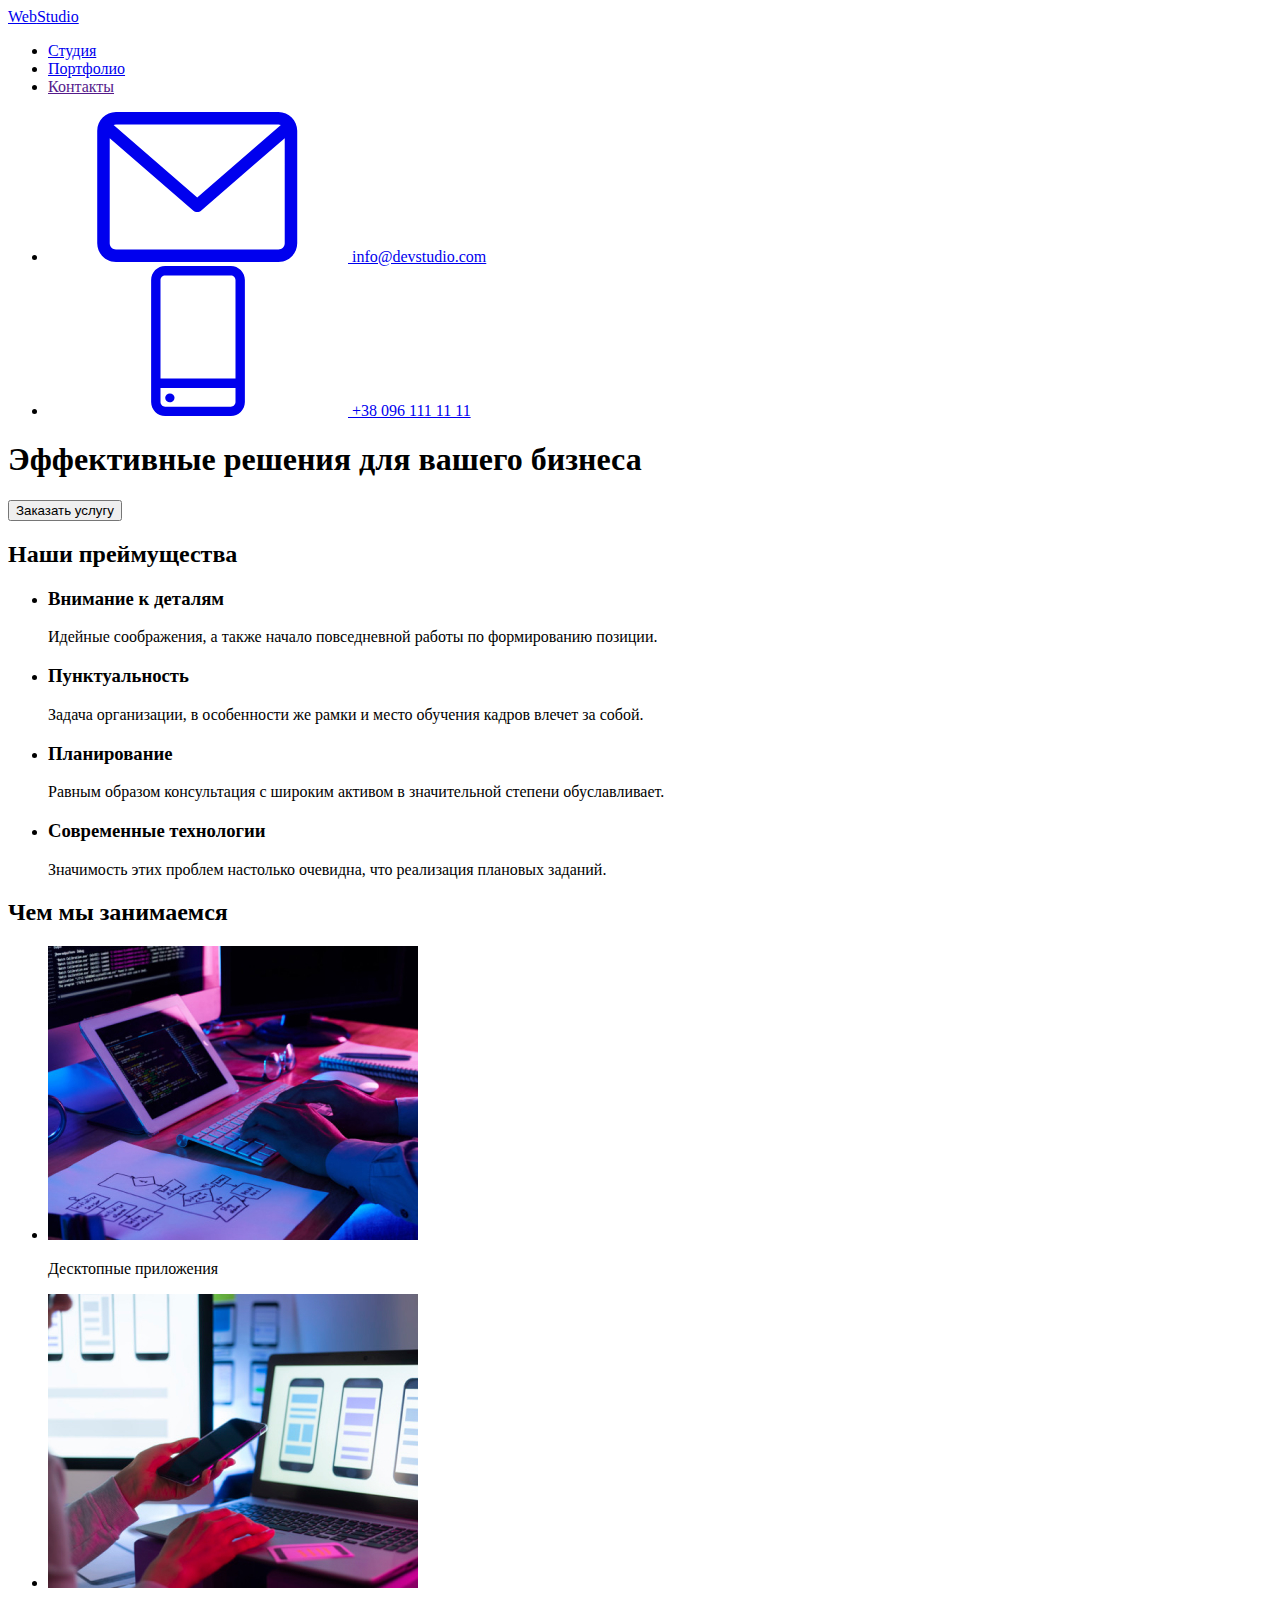
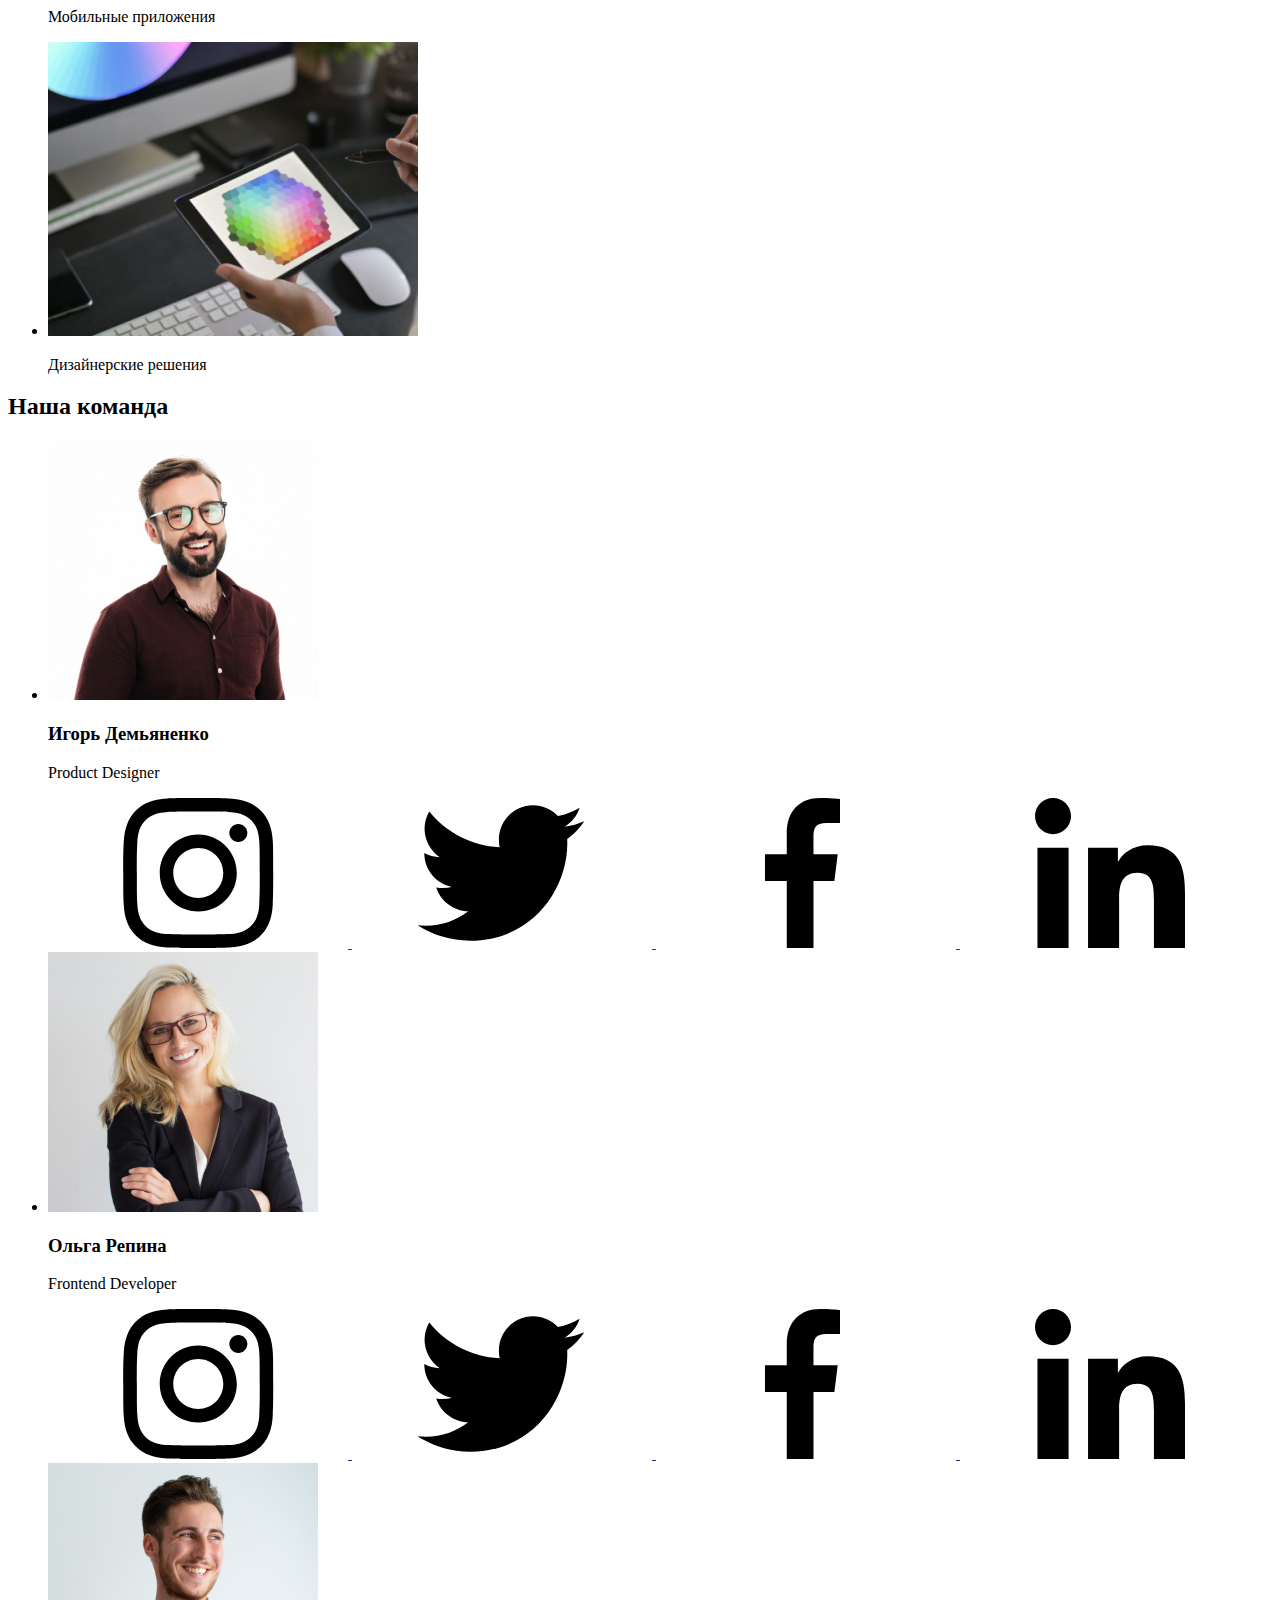
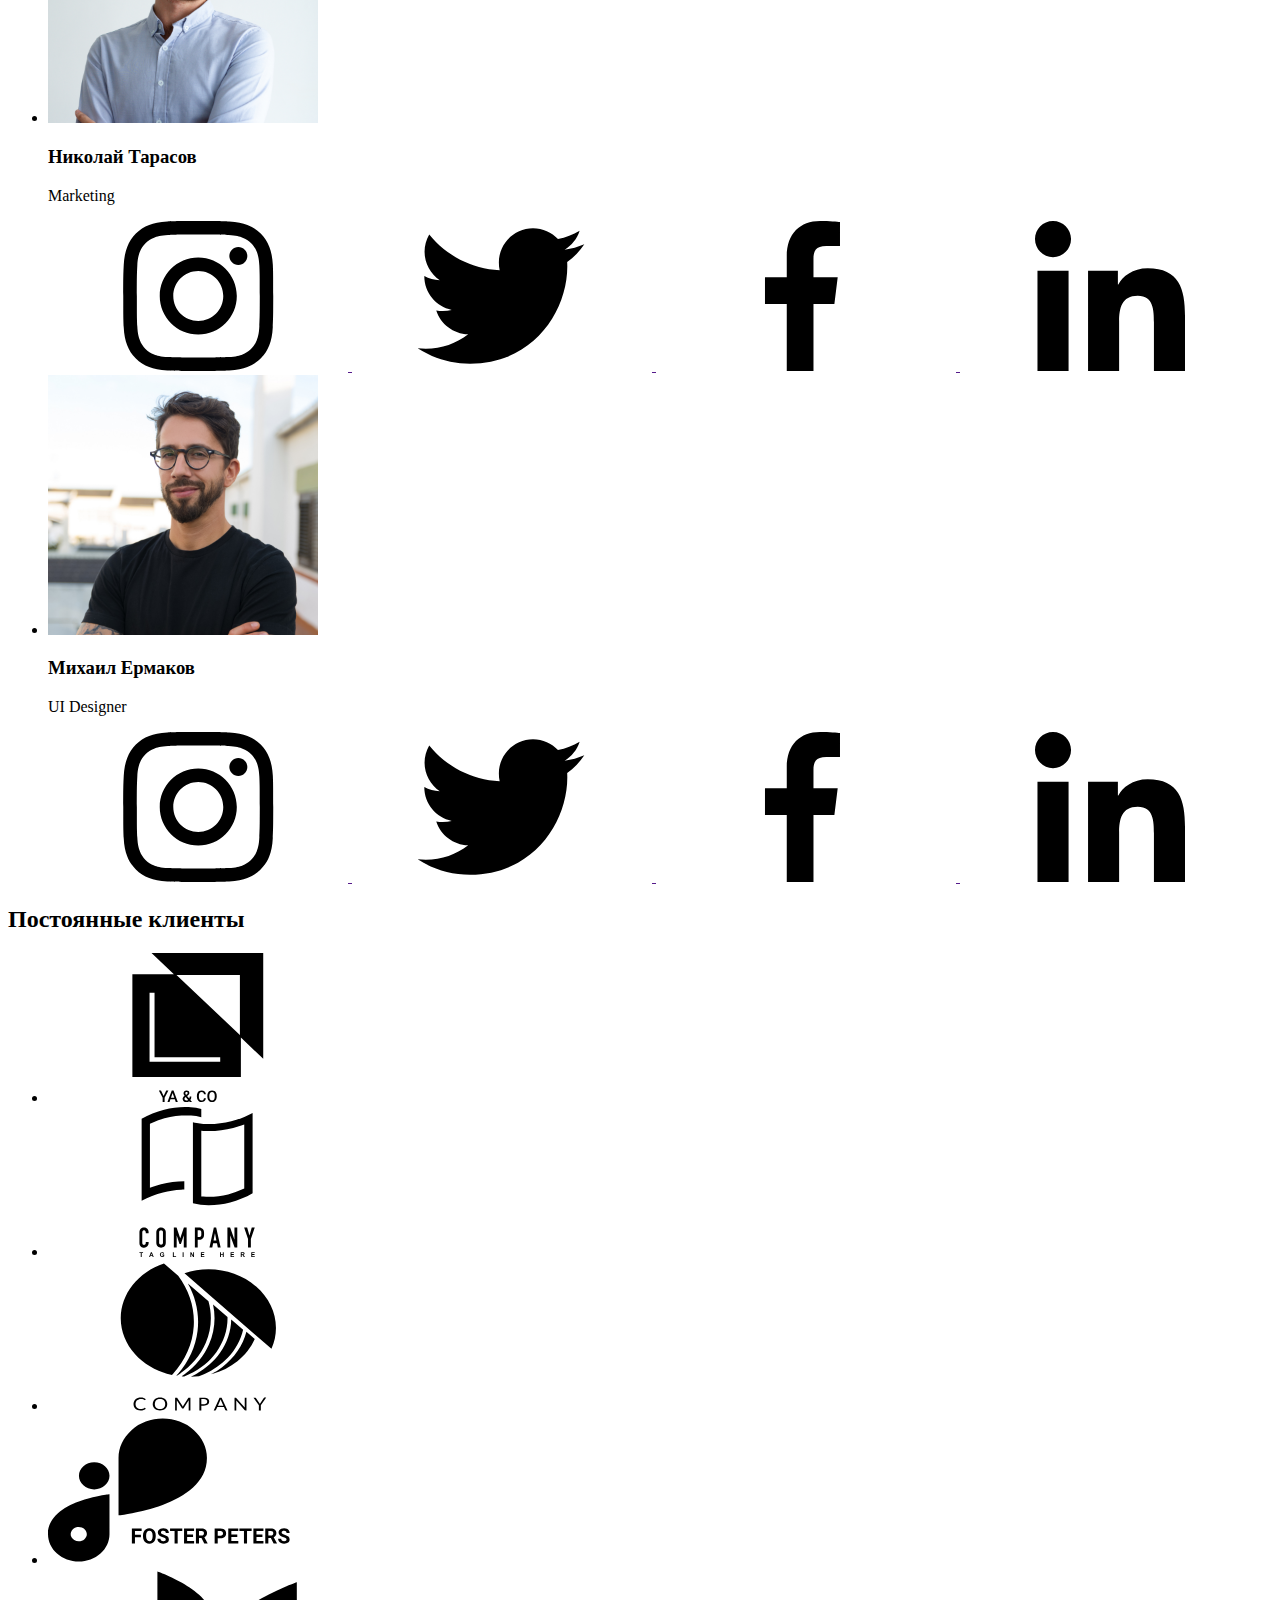
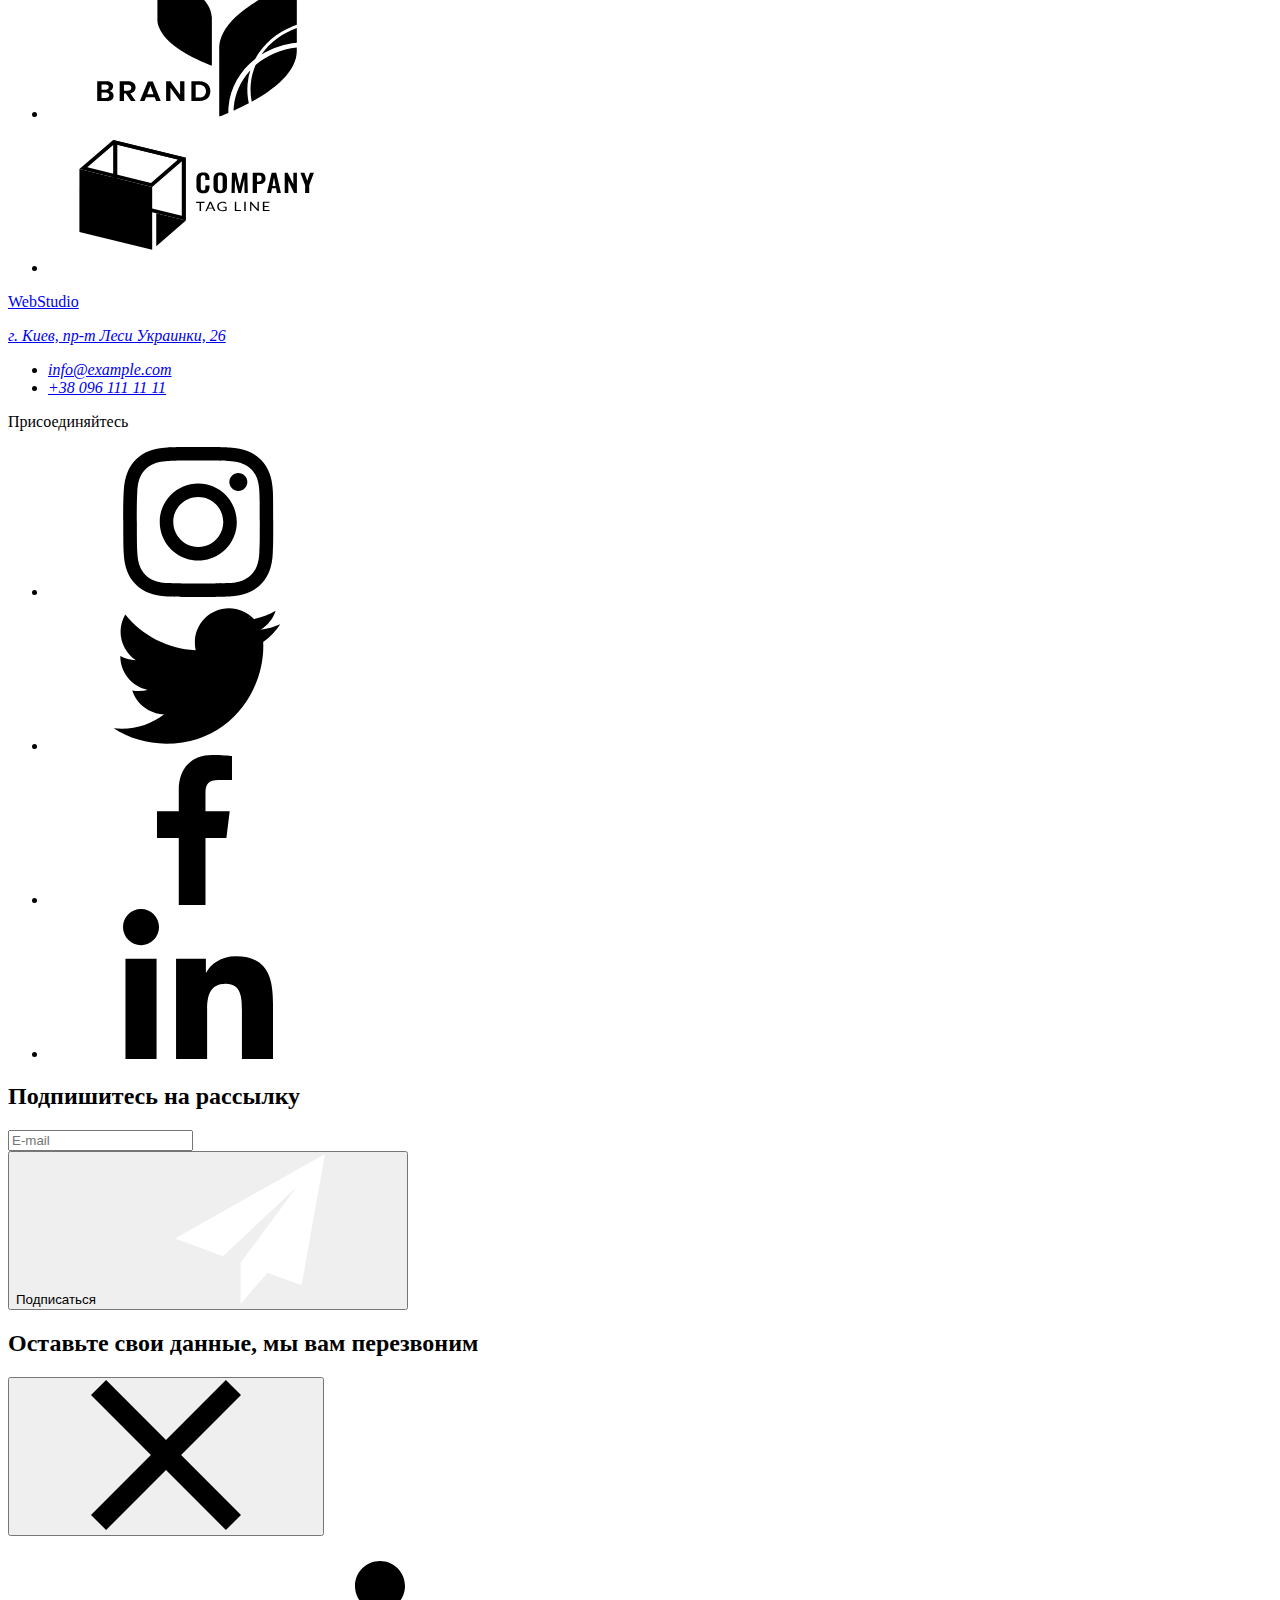
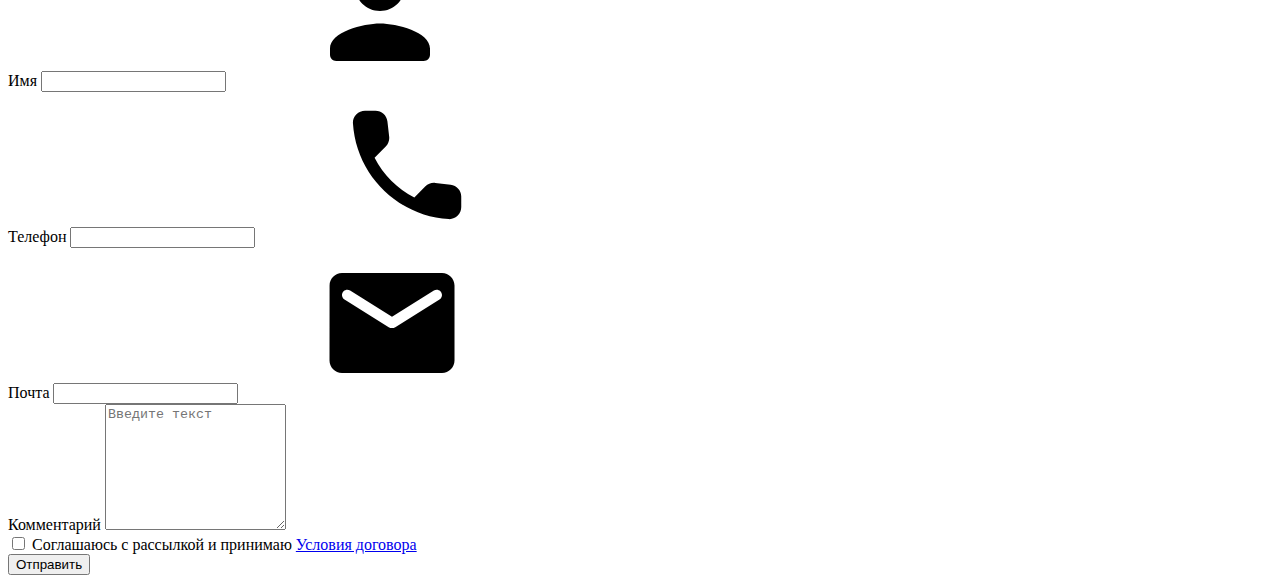
==== index.html @ f250ab78 "add 7 hw (BEM and SCSS )" ====
<!DOCTYPE html>
<html lang="ru">
  <head>
    <meta charset="UTF-8" />
    <meta http-equiv="X-UA-Compatible" content="IE=edge" />
    <meta name="viewport" content="width=device-width, initial-scale=1.0" />
    <title>Студия</title>
    <link rel="stylesheet" href="./dist/css/main.min.css" />
    <style>
      @import url('https://fonts.googleapis.com/css2?family=Raleway:wght@700&family=Roboto:wght@400;500;700;900&display=swap');
    </style>
  </head>

  <body class="page-body">
    <header class="page-header">
      <div class="container">
        <div class="site-nav__group">
          <nav class="site-nav">
            <a href="./index.html" class="site-nav__logo"
              ><span class="site-nav__logo-span">Web</span>Studio</a
            >
            <ul class="site-nav__list">
              <li class="site-nav__item">
                <a href="./index.html" class="site-nav__link site-nav__link-active">Студия</a>
              </li>
              <li class="site-nav__item">
                <a href="./portfolio.html" class="site-nav__link">Портфолио</a>
              </li>
              <li class="site-nav__item">
                <a href="" class="site-nav__link">Контакты</a>
              </li>
            </ul>
          </nav>

          <ul class="list-contacts">
            <li class="list-contacts__item">
              <a href="mailto:info@devstudio.com" class="list-contacts__link">
                <svg class="list-contacts__icon">
                  <use href="./images/icons/symbol-defs.svg#icon-envelope"></use>
                </svg>
                info@devstudio.com</a
              >
            </li>
            <li class="list-contacts__item">
              <a href="tel:+380961111111" class="list-contacts__link">
                <svg class="list-contacts__icon">
                  <use href="./images/icons/symbol-defs.svg#icon-smartphone"></use>
                </svg>
                +38 096 111 11 11</a
              >
            </li>
          </ul>
        </div>
      </div>
    </header>

    <main>
      <section class="hero-section">
        <h1 class="hero-section__title">Эффективные решения для вашего бизнеса</h1>
        <button type="button" class="hero-section__button" data-modal-open>Заказать услугу</button>
      </section>
      <section class="advantage-section container">
        <h2 class="visualy-hidden">Наши преймущества</h2>
        <ul class="advantage container">
          <li class="advantage-items advantage-items__icon-satellite">
            <h3 class="advantage-items__title">Внимание к деталям</h3>
            <p class="advantage-items__description">
              Идейные соображения, а также начало повседневной работы по формированию позиции.
            </p>
          </li>
          <li class="advantage-items advantage-items__icon-watch">
            <h3 class="advantage-items__title">Пунктуальность</h3>
            <p class="advantage-items__description">
              Задача организации, в особенности же рамки и место обучения кадров влечет за собой.
            </p>
          </li>
          <li class="advantage-items advantage-items__icon-graffic">
            <h3 class="advantage-items__title">Планирование</h3>
            <p class="advantage-items__description">
              Равным образом консультация с широким активом в значительной степени обуславливает.
            </p>
          </li>
          <li class="advantage-items advantage-items__icon-astronaut">
            <h3 class="advantage-items__title">Современные технологии</h3>
            <p class="advantage-items__description">
              Значимость этих проблем настолько очевидна, что реализация плановых заданий.
            </p>
          </li>
        </ul>
      </section>

      <section class="work-section">
        <div class="container">
          <h2 class="work-section__title">Чем мы занимаемся</h2>

          <ul class="work-gallery">
            <li class="work-gallery__items">
              <img src="./images/box-1.jpg" alt="Процесс написания кода" width="370" height="294" />
              <div class="">
                <p class="work-gallery__description">Десктопные приложения</p>
              </div>
            </li>

            <li class="work-gallery__items">
              <img
                src="./images/box-2.jpg"
                alt="в руках ноутбук и телефон"
                width="370"
                height="294"
              />
              <div class="">
                <p class="work-gallery__description">Мобильные приложения</p>
              </div>
            </li>
            <li class="work-gallery__items">
              <img src="./images/box-3.jpg" alt="графический планшет" width="370" height="294" />
              <div class="">
                <p class="work-gallery__description">Дизайнерские решения</p>
              </div>
            </li>
          </ul>
        </div>
      </section>

      <section class="team">
        <div class="container">
          <h2 class="team-title">Наша команда</h2>
          <ul class="team-card">
            <li class="team-card__items">
              <img src="./images/Igor.jpg" alt="Игорь" width="270" height="260" />
              <h3 class="team-card__name">Игорь Демьяненко</h3>
              <p class="team-card__description">Product Designer</p>
              <div class="team-items">
                <a class="team-items__link" href="">
                  <svg class="team-items__icons">
                    <use href="./images/icons/symbol-defs.svg#icon-instagram-2"></use>
                  </svg>
                </a>
                <a class="team-items__link" href="">
                  <svg class="team-items__icons">
                    <use href="./images/icons/symbol-defs.svg#icon-group"></use>
                  </svg> </a
                ><a class="team-items__link" href="">
                  <svg class="team-items__icons">
                    <use href="./images/icons/symbol-defs.svg#icon-vector"></use>
                  </svg> </a
                ><a class="team-items__link" href="">
                  <svg class="team-items__icons">
                    <use href="./images/icons/symbol-defs.svg#icon-linkedin-1"></use>
                  </svg>
                </a>
              </div>
            </li>
            <li class="team-card__items">
              <img src="./images/Olga.jpg" alt="Ольга" width="270" height="260" />
              <h3 class="team-card__name">Ольга Репина</h3>
              <p class="team-card__description">Frontend Developer</p>
              <div class="team-items">
                <a class="team-items__link" href="">
                  <svg class="team-items__icons">
                    <use href="./images/icons/symbol-defs.svg#icon-instagram-2"></use>
                  </svg>
                </a>
                <a class="team-items__link" href="">
                  <svg class="team-items__icons">
                    <use href="./images/icons/symbol-defs.svg#icon-group"></use>
                  </svg> </a
                ><a class="team-items__link" href="">
                  <svg class="team-items__icons">
                    <use href="./images/icons/symbol-defs.svg#icon-vector"></use>
                  </svg> </a
                ><a class="team-items__link" href="">
                  <svg class="team-items__icons">
                    <use href="./images/icons/symbol-defs.svg#icon-linkedin-1"></use>
                  </svg>
                </a>
              </div>
            </li>
            <li class="team-card__items">
              <img src="./images/Nikolai.jpg" alt="Николай" width="270" height="260" />
              <h3 class="team-card__name">Николай Тарасов</h3>
              <p class="team-card__description">Marketing</p>
              <div class="team-items">
                <a class="team-items__link" href="">
                  <svg class="team-items__icons">
                    <use href="./images/icons/symbol-defs.svg#icon-instagram-2"></use>
                  </svg>
                </a>
                <a class="team-items__link" href="">
                  <svg class="team-items__icons">
                    <use href="./images/icons/symbol-defs.svg#icon-group"></use>
                  </svg> </a
                ><a class="team-items__link" href="">
                  <svg class="team-items__icons">
                    <use href="./images/icons/symbol-defs.svg#icon-vector"></use>
                  </svg> </a
                ><a class="team-items__link" href="">
                  <svg class="team-items__icons">
                    <use href="./images/icons/symbol-defs.svg#icon-linkedin-1"></use>
                  </svg>
                </a>
              </div>
            </li>
            <li class="team-card__items">
              <img src="./images/Mihail.jpg" alt="Михаил" width="270" height="260" />
              <h3 class="team-card__name">Михаил Ермаков</h3>
              <p class="team-card__description">UI Designer</p>
              <div class="team-items">
                <a class="team-items__link" href="">
                  <svg class="team-items__icons">
                    <use href="./images/icons/symbol-defs.svg#icon-instagram-2"></use>
                  </svg>
                </a>
                <a class="team-items__link" href="">
                  <svg class="team-items__icons">
                    <use href="./images/icons/symbol-defs.svg#icon-group"></use>
                  </svg> </a
                ><a class="team-items__link" href="">
                  <svg class="team-items__icons">
                    <use href="./images/icons/symbol-defs.svg#icon-vector"></use>
                  </svg> </a
                ><a class="team-items__link" href="">
                  <svg class="team-items__icons">
                    <use href="./images/icons/symbol-defs.svg#icon-linkedin-1"></use>
                  </svg>
                </a>
              </div>
            </li>
          </ul>
        </div>
      </section>

      <div class="container">
        <section class="clients">
          <h2 class="clients-title">Постоянные клиенты</h2>
          <ul class="clients-list">
            <li class="clients-item">
              <a href="">
                <svg class="clients-item__icon">
                  <use
                    class="clients-item__icon-color"
                    href="./images/icons/symbol-defs.svg#icon-union"
                  ></use>
                </svg>
              </a>
            </li>
            <li class="clients-item">
              <a href="">
                <svg class="clients-item__icon">
                  <use
                    class="clients-item__icon-color"
                    href="./images/icons/symbol-defs.svg#icon-group1"
                  ></use>
                </svg>
              </a>
            </li>
            <li class="clients-item">
              <a href="">
                <svg class="clients-item__icon">
                  <use
                    class="clients-item__icon-color"
                    href="./images/icons/symbol-defs.svg#icon-group3"
                  ></use>
                </svg>
              </a>
            </li>
            <li class="clients-item">
              <a href="">
                <svg class="clients-item__icon">
                  <use
                    class="clients-item__icon-color"
                    href="./images/icons/symbol-defs.svg#icon-group4"
                  ></use>
                </svg>
              </a>
            </li>
            <li class="clients-item">
              <a href="">
                <svg class="clients-item__icon">
                  <use
                    class="clients-item__icon-color"
                    href="./images/icons/symbol-defs.svg#icon-group5"
                  ></use>
                </svg>
              </a>
            </li>
            <li class="clients-item">
              <a href="">
                <svg class="clients-item__icon">
                  <use
                    class="clients-item__icon-color"
                    href="./images/icons/symbol-defs.svg#icon-logo6"
                  ></use>
                </svg>
              </a>
            </li>
          </ul>
        </section>
      </div>
    </main>

    <footer class="footer-section">
      <div class="container footer-wrapper">
        <div class="section-adress">
          <a href="./index.html" class="footer-logo"
            >Web<span class="footer-logo__span">Studio</span></a
          >
          <address>
            <p class="footer-adress__item">
              <a href="https://goo.gl/maps/jg8yxFYKUGYRBdv56" class="footer-adress__location"
                >г. Киев, пр-т Леси Украинки, 26</a
              >
            </p>

            <ul class="footer-adress">
              <li class="footer-adress__item">
                <a href="mailto:info@example.com" class="footer-adress__contacts"
                  >info@example.com</a
                >
              </li>
              <li class="footer-adress__item">
                <a href="tel:+380961111111" class="footer-adress__contacts">+38 096 111 11 11</a>
              </li>
            </ul>
          </address>
        </div>
        <div>
          <p class="title-subscribe">Присоединяйтесь</p>
          <ul class="social-media">
            <li class="social-media__item">
              <a href="https://www.instagram.com/">
                <svg class="social-media__icon">
                  <use href="./images/icons/symbol-defs.svg#icon-instagram-2"></use>
                </svg>
              </a>
            </li>
            <li class="social-media__item">
              <a href="https://twitter.com/">
                <svg class="social-media__icon">
                  <use href="./images/icons/symbol-defs.svg#icon-group"></use>
                </svg>
              </a>
            </li>
            <li class="social-media__item">
              <a href="https://www.facebook.com/">
                <svg class="social-media__icon">
                  <use href="./images/icons/symbol-defs.svg#icon-vector"></use>
                </svg>
              </a>
            </li>
            <li class="social-media__item">
              <a href="https://www.linkedin.com/">
                <svg class="social-media__icon">
                  <use href="./images/icons/symbol-defs.svg#icon-linkedin-1"></use>
                </svg>
              </a>
            </li>
          </ul>
        </div>
        <form class="form-subscribe js-speaker-form">
          <div class="footer-form__item">
            <h2 class="title-subscribe">Подпишитесь на рассылку</h2>
            <input
              class="footer-form__subscribe"
              type="email"
              name="email"
              placeholder="E-mail"
              id="email"
            />
          </div>
          <div class="submit">
            <button type="submit" class="submit-button hero-section__button">
              Подписаться
              <svg class="submit-icon">
                <use href="./images/icons/symbol-defs.svg#icon-icon-send"></use>
              </svg>
            </button>
          </div>
        </form>
      </div>
    </footer>
    <div class="backdrop is-hidden" data-modal>
      <div class="modal">
        <form class="form-modal js-speaker-form">
          <h2 class="form-modal__title">Оставьте свои данные, мы вам перезвоним</h2>
          <button type="button" class="form-modal__button-exit" data-modal-close>
            <svg class="form-modal__icon-exit">
              <use href="./images/icons/symbol-defs.svg#icon-icon-exit"></use>
            </svg>
          </button>
          <div class="form-modal__group">
            <label class="form-modal__field-name" for="name">Имя</label>
            <input class="form-modal__input-field" type="text" id="name" />
            <span class="form-modal__item">
              <svg class="form-modal__icon">
                <use href="./images/icons/symbol-defs.svg#icon-person"></use>
              </svg>
            </span>
          </div>
          <div class="form-modal__group">
            <label class="form-modal__field-name" for="tel">Телефон</label>
            <input class="form-modal__input-field" type="tel" id="tel" />
            <span class="form-modal__item">
              <svg class="form-modal__icon">
                <use href="./images/icons/symbol-defs.svg#icon-phone"></use>
              </svg>
            </span>
          </div>
          <div class="form-modal__group">
            <label class="form-modal__field-name" for="form-email">Почта</label>
            <input class="form-modal__input-field" type="email" id="form-email" />
            <span class="form-modal__item">
              <svg class="form-modal__icon">
                <use href="./images/icons/symbol-defs.svg#icon-email"></use>
              </svg>
            </span>
          </div>
          <div class="form-modal__group">
            <label class="form-modal__field-name">Комментарий</label>
            <textarea
              class="form-modal__input-field feed-back"
              name="feedback"
              rows="8"
              placeholder="Введите текст"
            ></textarea>
          </div>
          <div class="form-modal">
            <label class="form-modal__agree-policy" for="policy">
              <input
                class="form-modal__agree-policy-checkbox"
                type="checkbox"
                name="policy"
                id="policy"
              />
              <span class="form-modal__agree-policy-name"> </span>
              Соглашаюсь с рассылкой и принимаю
              <span>
                <a class="form-modal__agree-policy-link" href="https://www.pornhub.com"
                  >Условия договора</a
                >
              </span>
            </label>
          </div>
          <div class="form-submit">
            <button class="form-submit__buttom hero-section__button" type="submit">
              Отправить
            </button>
          </div>
        </form>
      </div>
    </div>
    <script src="./modal.js"></script>
  </body>
</html>
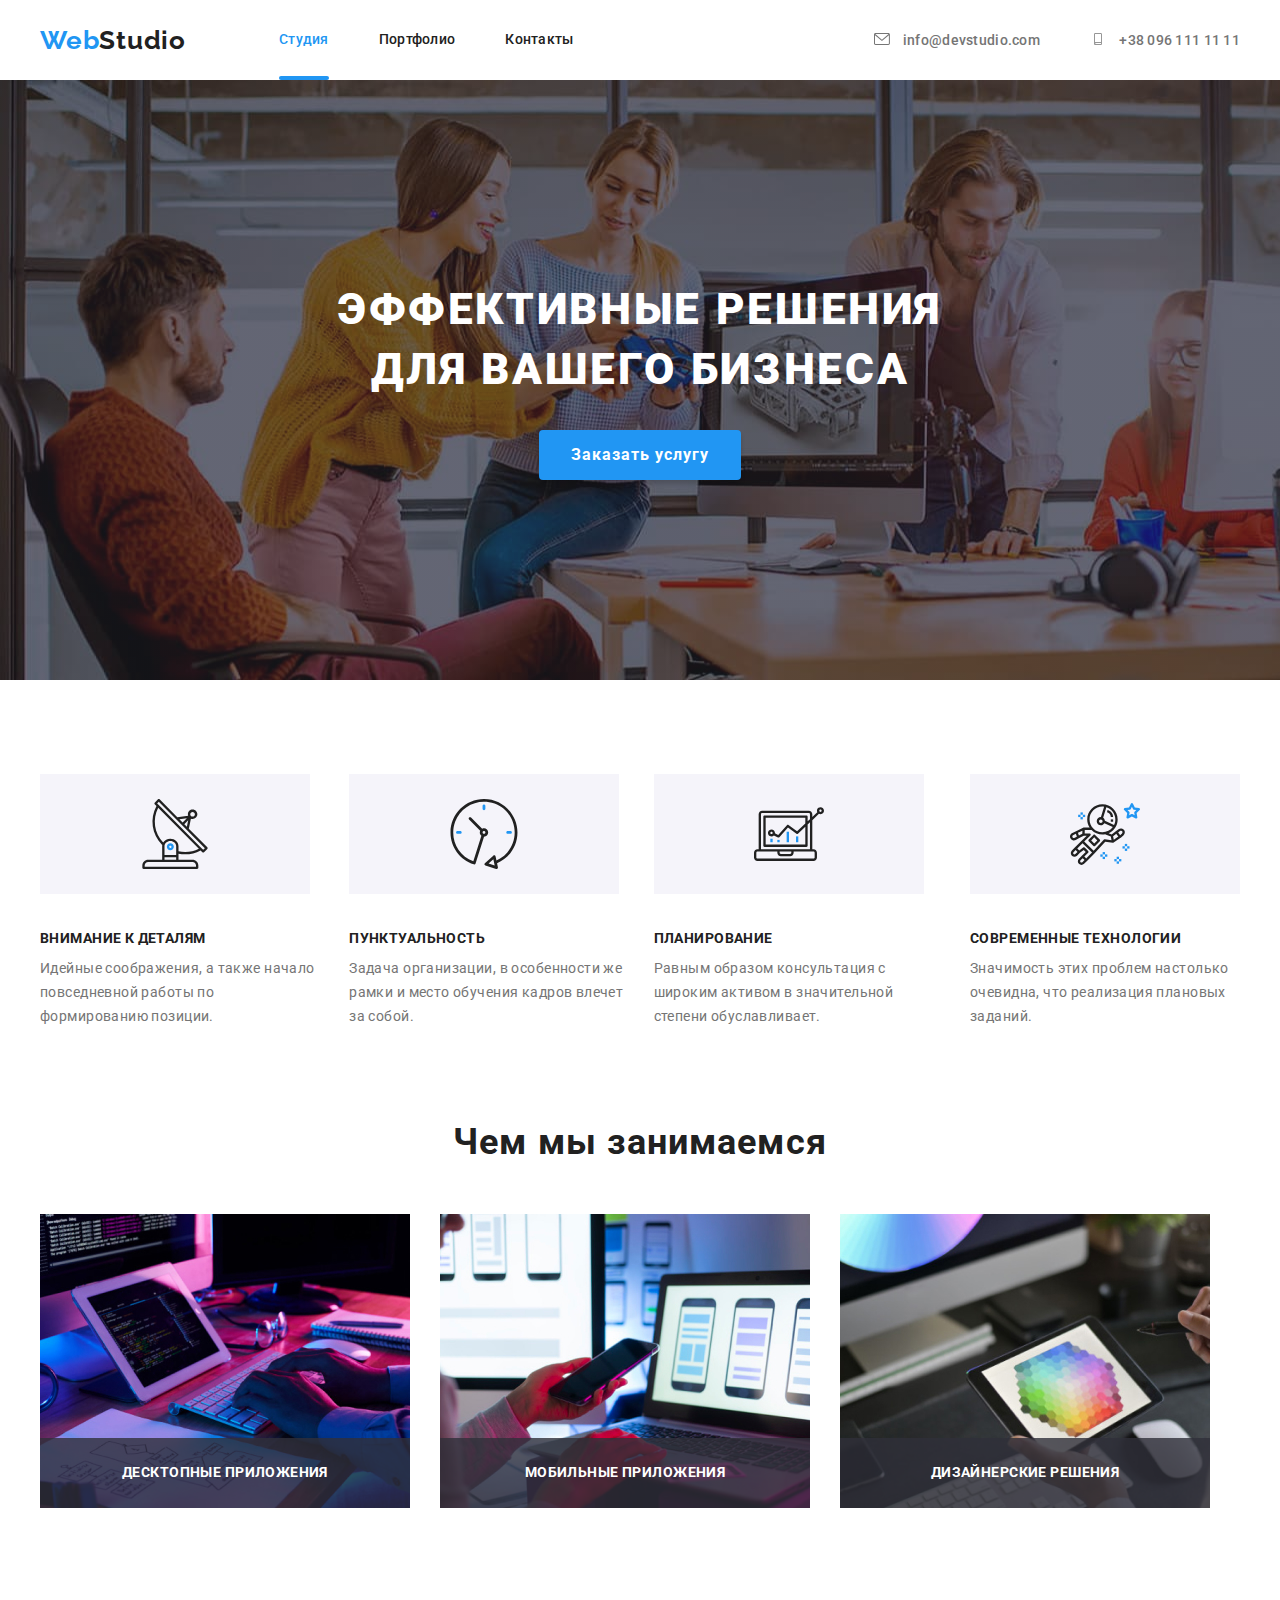
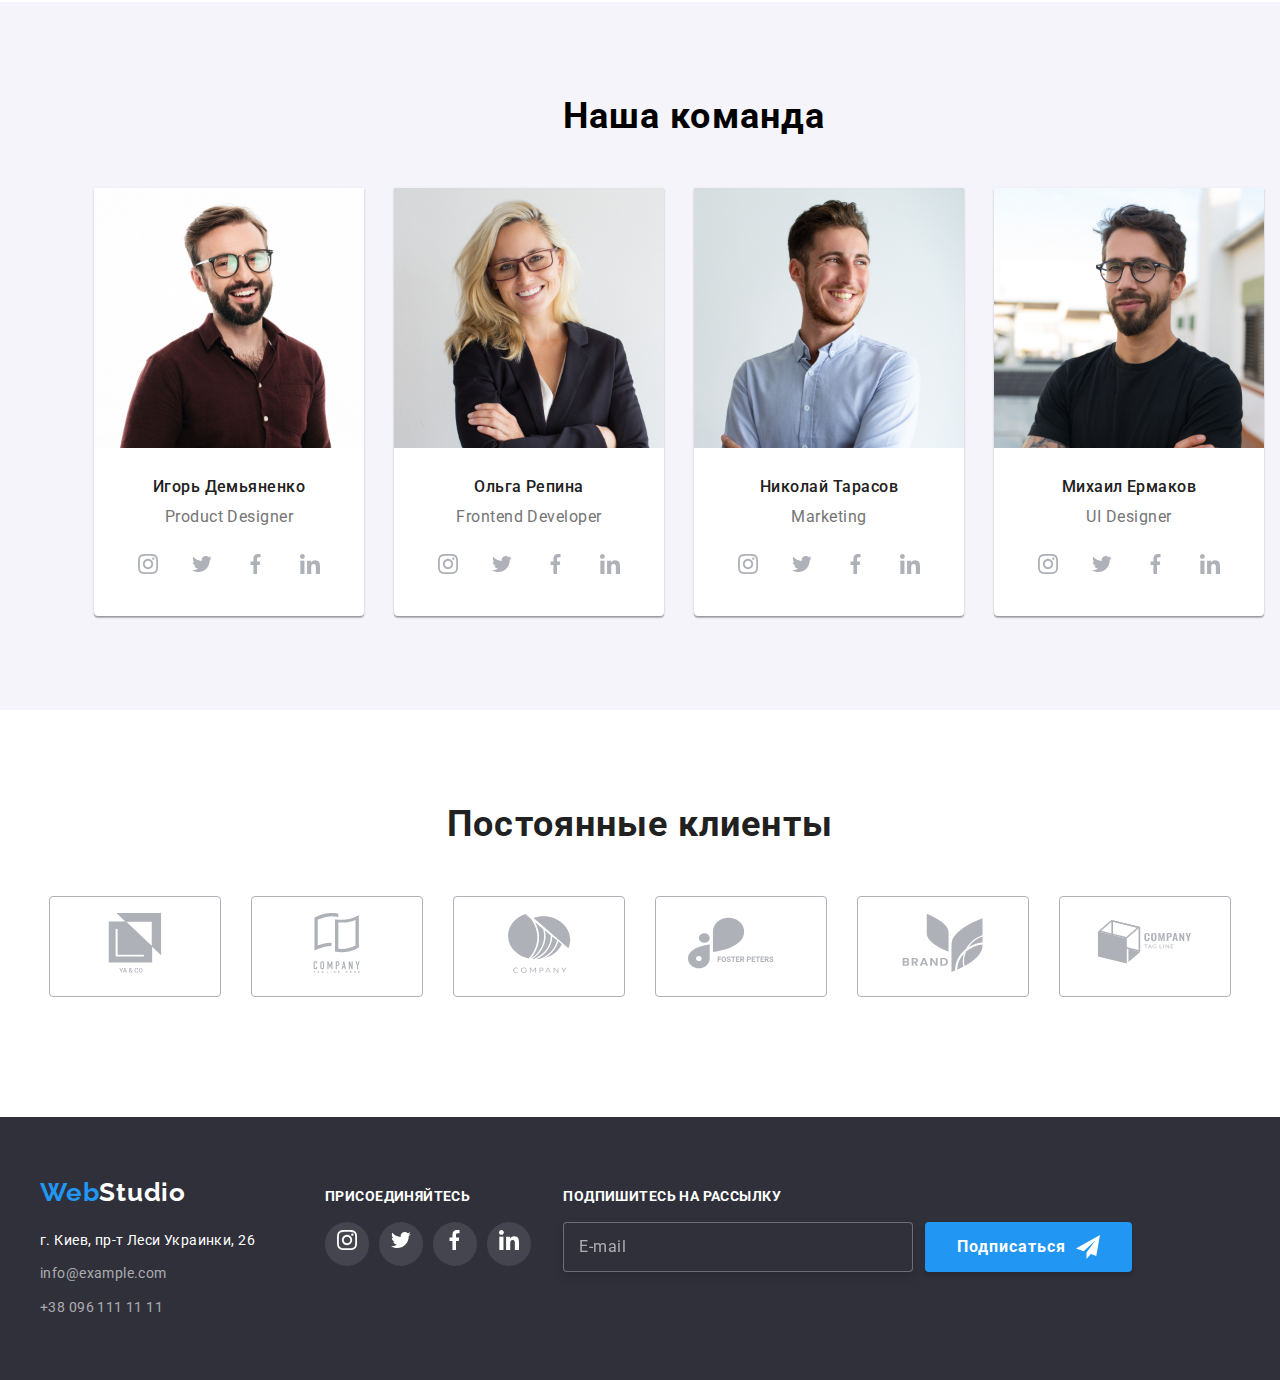
==== commit f6560ea1: "fix link" ====
--- a/index.html
+++ b/index.html
@@ -5,7 +5,7 @@
     <meta http-equiv="X-UA-Compatible" content="IE=edge" />
     <meta name="viewport" content="width=device-width, initial-scale=1.0" />
     <title>Студия</title>
-    <link rel="stylesheet" href="./dist/css/main.min.css" />
+    <link rel="stylesheet" href="./css/main.css" />
     <style>
       @import url('https://fonts.googleapis.com/css2?family=Raleway:wght@700&family=Roboto:wght@400;500;700;900&display=swap');
     </style>
--- a/css/main.css
+++ b/css/main.css
@@ -0,0 +1,876 @@
+@charset "UTF-8";
+*,
+*::before,
+*::after {
+  box-sizing: border-box;
+}
+
+ol,
+ul,
+ol {
+  padding: 0;
+  margin: 0;
+}
+
+button {
+  padding: 0;
+  border: 0;
+  background-color: transparent;
+}
+
+body,
+h1,
+h2,
+h3,
+h4,
+p,
+ul,
+ol,
+li,
+figure,
+figcaption,
+blockquote,
+dl,
+dd {
+  margin: 0;
+  list-style-type: none;
+  padding: 0;
+}
+
+body {
+  font-family: "FuturaBT-Book";
+  min-height: 100vh;
+  scroll-behavior: smooth;
+  text-rendering: optimizeSpeed;
+  line-height: 1.5;
+  -webkit-touch-callout: none;
+  -webkit-user-select: none;
+  -moz-user-select: none;
+  -ms-user-select: none;
+  user-select: text;
+}
+
+ul,
+ol {
+  list-style: none;
+}
+
+/* Элементы a, у которых нет класса, сбрасываем до дефолтных стилей */
+a:not([class]) {
+  -webkit-text-decoration-skip: ink;
+          text-decoration-skip-ink: auto;
+}
+
+/* Упрощаем работу с изображениями */
+img {
+  max-width: 100%;
+  display: block;
+}
+
+/* класс для индикации блоков */
+.outline_red {
+  border: 1px solid;
+  border-color: red;
+}
+
+/* Указываем понятную периодичность в потоке данных у article*/
+article > * + * {
+  margin-top: 1em;
+}
+
+/* Наследуем шрифты для инпутов и кнопок */
+input,
+button,
+textarea,
+select {
+  font: inherit;
+}
+
+/* Удаляем все анимации и переходы для людей, которые предпочитай их не использовать */
+@media (prefers-reduced-motion: reduce) {
+  * {
+    -webkit-animation-duration: 0.01ms !important;
+            animation-duration: 0.01ms !important;
+    -webkit-animation-iteration-count: 1 !important;
+            animation-iteration-count: 1 !important;
+    transition-duration: 0.01ms !important;
+    scroll-behavior: auto !important;
+  }
+}
+/*Один общий оутлайн для отмечания компонентов на верстаемых страницах*/
+.devOutline {
+  outline-color: red;
+  outline-width: 1px;
+  outline-style: inset;
+}
+
+a {
+  text-decoration: none;
+  color: black;
+}
+
+button {
+  cursor: pointer;
+}
+
+li {
+  list-style-type: none;
+}
+
+main,
+address {
+  font-family: "Roboto";
+}
+
+.container {
+  margin-left: auto;
+  margin-right: auto;
+  width: 1200px;
+}
+
+.site-nav {
+  display: flex;
+  align-items: center;
+}
+.site-nav__group {
+  display: flex;
+  align-items: center;
+}
+.site-nav__logo {
+  color: #212121;
+  font-family: "Raleway";
+  font-weight: 700;
+  font-size: 26px;
+  line-height: 1.19;
+  letter-spacing: 0.03em;
+}
+.site-nav__list {
+  display: flex;
+  margin-left: 93px;
+}
+.site-nav__link {
+  position: relative;
+  display: block;
+  padding-top: 32px;
+  color: #212121;
+  font-weight: 500;
+  font-size: 14px;
+  line-height: 1.14;
+  letter-spacing: 0.02em;
+  transition: color 250ms cubic-bezier(0.4, 0, 0.2, 1);
+  font-family: "Roboto";
+}
+.site-nav__link::after {
+  display: block;
+  content: "";
+  background: #2196f3;
+  height: 4px;
+  margin-top: 28px;
+  border-radius: 2px;
+  transform: scaleX(0);
+  transition: transform 250ms cubic-bezier(0.4, 0, 0.2, 1);
+}
+.site-nav__link:hover, .site-nav__link:focus {
+  color: #2196f3;
+}
+
+.site-nav__link-active {
+  color: #2196f3;
+}
+.site-nav__link-active::before {
+  position: absolute;
+  content: "";
+  width: 100%;
+  height: 4px;
+  background-color: #2196f3;
+  bottom: 0;
+  border-radius: 2px;
+}
+
+.site-nav__link-active .site-nav .site-nav__link::after {
+  display: block;
+  content: "";
+  background: #2196f3;
+  height: 4px;
+  margin-top: 28px;
+  border-radius: 2px;
+  transform: scaleX(0);
+  transition: transform 250ms cubic-bezier(0.4, 0, 0.2, 1);
+}
+
+.site-nav__logo-span {
+  color: #2196f3;
+}
+
+.site-nav__list .site-nav__item:not(:last-child) {
+  margin-right: 50px;
+}
+
+.site-nav__item:hover .site-nav__link::after {
+  transform: scaleX(1);
+}
+
+.list-contacts {
+  display: flex;
+  margin-left: auto;
+}
+.list-contacts__item:not(:last-child) {
+  margin-right: 50px;
+}
+.list-contacts__link {
+  color: #757575;
+  font-family: "Roboto";
+  font-weight: 500;
+  font-size: 14px;
+  line-height: 1.14;
+  letter-spacing: 0.02em;
+  transition: color 250ms cubic-bezier(0.4, 0, 0.2, 1);
+}
+.list-contacts__link:hover, .list-contacts__link:focus {
+  color: #2196f3;
+}
+.list-contacts__icon {
+  width: 16px;
+  height: 12px;
+  margin-right: 10px;
+  align-items: center;
+}
+
+.list-contacts .list-contacts__item > .list-contacts__icon:hover,
+.list-contacts__icon:focus {
+  fill: #2196f3;
+}
+
+.hero-section {
+  width: 100%;
+  padding: 200px 0px;
+  background: #2f303a;
+  background-image: linear-gradient(to right, rgba(47, 48, 58, 0.4), rgba(47, 48, 58, 0.4)), url(/images/bg-hero.jpg);
+  text-align: center;
+}
+.hero-section__title {
+  width: 696px;
+  color: #ffffff;
+  text-transform: uppercase;
+  font-weight: 900;
+  font-size: 44px;
+  line-height: 1.36;
+  letter-spacing: 0.06em;
+  padding-bottom: 30px;
+  text-align: center;
+  margin: 0 auto;
+}
+.hero-section__button {
+  padding: 10px 32px;
+  font-weight: 700;
+  font-family: "Roboto";
+  font-size: 16px;
+  line-height: 1.88;
+  letter-spacing: 0.06em;
+  color: #ffffff;
+  background: #2196f3;
+  box-shadow: 0px 4px 4px rgba(0, 0, 0, 0.15);
+  border-radius: 4px;
+  border: 0;
+}
+
+.visualy-hidden {
+  position: absolute;
+  width: 1px;
+  height: 1px;
+  margin: -1px;
+  border: 0;
+  padding: 0;
+  white-space: nowrap;
+  -webkit-clip-path: inset(100%);
+          clip-path: inset(100%);
+  clip: rect(0 0 0 0);
+  overflow: hidden;
+}
+
+.is-hidden {
+  visibility: visible;
+  opacity: 0;
+  pointer-events: none;
+}
+
+.advantage {
+  display: flex;
+  padding-top: 94px;
+}
+
+.advantage-items::before {
+  display: inline-block;
+  content: "";
+  width: 270px;
+  height: 120px;
+  margin-bottom: 30px;
+  background-color: #f5f4fa;
+  background-repeat: no-repeat;
+  background-position: center;
+}
+
+.advantage-items:not(:last-child) {
+  margin-right: 30px;
+}
+
+.advantage-items__title {
+  font-weight: 700;
+  margin-bottom: 10px;
+  font-size: 14px;
+  line-height: 1.14;
+  letter-spacing: 0.03em;
+  text-transform: uppercase;
+  color: #212121;
+}
+
+.advantage-items__description {
+  font-weight: 400;
+  font-size: 14px;
+  line-height: 1.71;
+  letter-spacing: 0.03em;
+  color: #757575;
+}
+
+.advantage-items.advantage-items__icon-satellite::before {
+  background-image: url(/images/icons/icon-satellite.svg);
+}
+
+.advantage-items.advantage-items__icon-watch::before {
+  background-image: url(/images/icons/icon-watch.svg);
+}
+
+.advantage-items.advantage-items__icon-graffic::before {
+  background-image: url(/images/icons/icon-graffic.svg);
+}
+
+.advantage-items.advantage-items__icon-astronaut::before {
+  background-image: url(/images/icons/icon-astronaut.svg);
+}
+
+.work-section {
+  padding-top: 94px;
+}
+.work-section__title {
+  font-weight: 700;
+  font-size: 36px;
+  line-height: 1.16;
+  text-align: center;
+  letter-spacing: 0.03em;
+  color: #212121;
+  margin-bottom: 50px;
+}
+
+.work-gallery {
+  display: flex;
+  padding-bottom: 94px;
+}
+.work-gallery__items {
+  position: relative;
+}
+.work-gallery__items:not(:last-child) {
+  margin-right: 30px;
+}
+.work-gallery__description {
+  position: absolute;
+  width: 100%;
+  text-align: center;
+  bottom: 0px;
+  padding-top: 27px;
+  padding-bottom: 27px;
+  color: #ffffff;
+  background: rgba(47, 48, 58, 0.8);
+  font-weight: 700;
+  font-size: 14px;
+  line-height: 1.14;
+  letter-spacing: 0.03em;
+  text-transform: uppercase;
+}
+
+.team {
+  background-color: #f5f4fa;
+  padding: 94px;
+}
+
+.team-items {
+  display: flex;
+  justify-content: center;
+  padding-bottom: 30px;
+}
+.team-items__icons {
+  display: flex;
+  width: 20px;
+  height: 20px;
+  fill: #afb1b8;
+}
+.team-items__link {
+  display: flex;
+  justify-content: center;
+  align-items: center;
+  border-radius: 50%;
+  width: 44px;
+  height: 44px;
+  background-color: #ffffff;
+  transition: background-color 250ms cubic-bezier(0.4, 0, 0.2, 1);
+}
+.team-items__link:hover, .team-items__link:focus {
+  background-color: #2196f3;
+}
+.team-items__link:not(:last-child) {
+  margin-right: 10px;
+}
+
+.team-items__link:hover .team-items__icons {
+  fill: #ffffff;
+}
+
+.team-card {
+  display: flex;
+}
+.team-card__items {
+  background-color: #ffffff;
+  box-shadow: 0px 1px 3px rgba(0, 0, 0, 0.12), 0px 1px 1px rgba(0, 0, 0, 0.14), 0px 2px 1px rgba(0, 0, 0, 0.2);
+  border-radius: 0px 0px 4px 4px;
+}
+.team-card__items:not(:last-child) {
+  margin-right: 30px;
+}
+.team-card__name {
+  font-weight: 500;
+  font-size: 16px;
+  line-height: 1.18;
+  letter-spacing: 0.03em;
+  color: #212121;
+  text-align: center;
+  padding-top: 30px;
+  padding-bottom: 10px;
+}
+.team-card__description {
+  font-weight: 400;
+  font-size: 16px;
+  line-height: 19px;
+  letter-spacing: 0.03em;
+  color: #757575;
+  text-align: center;
+  padding-bottom: 16px;
+}
+
+.team-title {
+  margin-bottom: 50px;
+  text-align: center;
+  font-family: "Roboto";
+  font-weight: 700;
+  font-size: 36px;
+  line-height: 1.16;
+  letter-spacing: 0.03em;
+}
+
+.clients-title {
+  padding-top: 94px;
+  padding-bottom: 50px;
+  text-align: center;
+  color: #212121;
+  font-weight: 700;
+  font-size: 36px;
+  line-height: 1.16;
+  letter-spacing: 0.03em;
+}
+
+.clients-list {
+  display: flex;
+  justify-content: center;
+  padding-bottom: 120px;
+}
+
+.clients-item {
+  padding: 16px 32px;
+  border: 1px solid #afb1b8;
+  border-radius: 4px;
+  transition: border 250ms cubic-bezier(0.4, 0, 0.2, 1);
+  cursor: pointer;
+}
+.clients-item:hover, .clients-item:focus {
+  border: 1px solid #2196f3;
+}
+.clients-item:not(:last-child) {
+  margin-right: 30px;
+}
+.clients-item__icon {
+  width: 106px;
+  height: 60px;
+}
+.clients-item__icon-color {
+  transition: fill 250ms cubic-bezier(0.4, 0, 0.2, 1);
+  fill: #afb1b8;
+}
+
+.clients-item:hover .clients-item__icon-color {
+  fill: #2196f3;
+}
+
+.footer-section {
+  background: #2f303a;
+  padding-bottom: 60px;
+  padding-top: 60px;
+}
+
+.footer-wrapper {
+  display: flex;
+  align-items: baseline;
+}
+
+.footer-logo {
+  display: inline-block;
+  font-family: "Raleway";
+  font-style: normal;
+  font-weight: 700;
+  font-size: 26px;
+  line-height: 1.19;
+  letter-spacing: 0.03em;
+  color: #2196f3;
+  margin-bottom: 20px;
+}
+.footer-logo__span {
+  color: #ffffff;
+}
+
+.footer-adress__item:not(:last-child) {
+  margin-bottom: 9px;
+}
+
+.footer-adress__contacts {
+  font-style: normal;
+  font-weight: 400;
+  font-size: 14px;
+  line-height: 1.71;
+  letter-spacing: 0.03em;
+  color: rgba(255, 255, 255, 0.6);
+  margin-bottom: 60px;
+}
+.footer-adress__contacts:hover, .footer-adress__contacts:focus {
+  transition: color 250ms cubic-bezier(0.4, 0, 0.2, 1);
+  color: #2196f3;
+}
+.footer-adress__contacts:last-child {
+  margin-bottom: 60px;
+}
+
+.footer-adress__location {
+  font-style: normal;
+  font-weight: 400;
+  font-size: 14px;
+  line-height: 1.71;
+  letter-spacing: 0.03em;
+  color: #ffffff;
+}
+
+.title-subscribe {
+  margin-bottom: 20px;
+  font-family: "Roboto";
+  font-weight: 700;
+  font-size: 14px;
+  line-height: 0.8;
+  letter-spacing: 0.03em;
+  text-transform: uppercase;
+  color: #ffffff;
+}
+.title-subscribe:not(:last-child) {
+  margin-right: 93px;
+}
+
+.social-media {
+  display: flex;
+}
+.social-media__item {
+  display: flex;
+  align-items: center;
+  justify-content: center;
+  width: 44px;
+  height: 44px;
+  border-radius: 50%;
+  background-color: rgba(255, 255, 255, 0.1);
+  transition: background-color 250ms cubic-bezier(0.4, 0, 0.2, 1);
+}
+.social-media__item:not(:last-child) {
+  margin-right: 10px;
+}
+.social-media__item:hover, .social-media__item:focus {
+  background-color: #2196f3;
+}
+.social-media__icon {
+  width: 20px;
+  height: 20px;
+  fill: #ffffff;
+}
+
+.section-adress {
+  margin-right: 70px;
+}
+
+.footer-form__item {
+  display: flex;
+  flex-direction: column;
+}
+
+.footer-form__item .footer-form__subscribe {
+  font-family: "Roboto";
+  font-weight: 400;
+  line-height: 1.16;
+  letter-spacing: 0.01em;
+  outline: none;
+  border: 1px solid rgba(255, 255, 255, 0.3);
+  filter: drop-shadow(0px 4px 4px rgba(0, 0, 0, 0.15));
+  border-radius: 4px;
+  background-color: #2f303a;
+  color: #ffffff;
+  padding: 15px;
+  height: 50px;
+  width: 350px;
+}
+
+.footer-form__subscribe::-moz-placeholder {
+  font-family: "Roboto";
+  font-weight: 400;
+  font-size: 16px;
+  line-height: 1.25;
+  letter-spacing: 0.03em;
+  color: rgba(255, 255, 255, 0.6);
+}
+
+.footer-form__subscribe:-ms-input-placeholder {
+  font-family: "Roboto";
+  font-weight: 400;
+  font-size: 16px;
+  line-height: 1.25;
+  letter-spacing: 0.03em;
+  color: rgba(255, 255, 255, 0.6);
+}
+
+.footer-form__subscribe::placeholder {
+  font-family: "Roboto";
+  font-weight: 400;
+  font-size: 16px;
+  line-height: 1.25;
+  letter-spacing: 0.03em;
+  color: rgba(255, 255, 255, 0.6);
+}
+
+.submit {
+  margin-left: 12px;
+}
+.submit-button {
+  display: flex;
+  align-items: center;
+}
+.submit-icon {
+  width: 24px;
+  height: 24px;
+  margin-left: 10px;
+}
+.submit-button {
+  padding: 10px 32px;
+  font-weight: 700;
+  font-family: "Roboto";
+  font-size: 16px;
+  line-height: 1.88;
+  letter-spacing: 0.06em;
+  color: #ffffff;
+  background: #2196f3;
+  box-shadow: 0px 4px 4px rgba(0, 0, 0, 0.15);
+  border-radius: 4px;
+  border: 0;
+}
+
+.form-subscribe {
+  display: flex;
+  align-items: end;
+}
+
+.backdrop {
+  position: fixed;
+  top: 0;
+  left: 0;
+  width: 100%;
+  height: 100%;
+  background: rgba(0, 0, 0, 0.2);
+  transition: opacity 250ms cubic-bezier(0.4, 0, 0.2, 1);
+}
+
+.backdrop.is-hidden .modal {
+  transform: translate(-50%, -50%) scale(0.9);
+}
+
+.modal {
+  position: absolute;
+  top: 50%;
+  left: 50%;
+  width: 530px;
+  background-color: #ffffff;
+  box-shadow: 0px 1px 3px rgba(0, 0, 0, 0.12), 0px 1px 1px rgba(0, 0, 0, 0.14), 0px 2px 1px rgba(0, 0, 0, 0.2);
+  border-radius: 4px;
+  transform: translate(-50%, -50%) scale(1);
+  transition: transform 250ms cubic-bezier(0.4, 0, 0.2, 1);
+}
+
+.form-modal {
+  width: 448px;
+  margin-right: auto;
+  margin-left: auto;
+}
+.form-modal__title {
+  font-family: "Roboto";
+  font-style: normal;
+  font-weight: 700;
+  font-size: 20px;
+  line-height: 0.86;
+  text-align: center;
+  letter-spacing: 0.03em;
+  padding-top: 40px;
+  margin-bottom: 12px;
+  color: #212121;
+}
+.form-modal__button-exit {
+  position: absolute;
+  right: 8px;
+  top: 8px;
+  width: 30px;
+  height: 30px;
+  background-color: #ffffff;
+  border-radius: 50%;
+  border: 1px solid rgba(0, 0, 0, 0.1);
+}
+.form-modal__icon-exit {
+  width: 11px;
+  height: 11px;
+  fill: #000;
+}
+.form-modal__icon {
+  width: 15px;
+  height: 15px;
+}
+.form-modal__group {
+  position: relative;
+}
+.form-modal__group:not(:last-child) {
+  margin-bottom: 10px;
+}
+.form-modal__field-name:not(:last-child) {
+  margin-bottom: 5px;
+}
+.form-modal__agree-policy-link {
+  color: #2196f3;
+  text-decoration: underline;
+}
+.form-modal__agree-policy {
+  display: inline-block;
+  margin-top: 10px;
+  font-family: "Roboto";
+  font-weight: 400;
+  font-size: 14px;
+  line-height: 1.71;
+  letter-spacing: 0.03em;
+  color: #757575;
+}
+.form-modal__agree-policy-checkbox {
+  -webkit-appearance: none;
+  -moz-appearance: none;
+  appearance: none;
+}
+.form-modal__agree-policy-name {
+  display: inline-block;
+  width: 15px;
+  height: 15px;
+  border: 2px solid #212121;
+  border-radius: 2px;
+}
+.form-modal__agree-policy-checkbox:checked + .form-modal__agree-policy-name {
+  transition: background-color 250ms cubic-bezier(0.4, 0, 0.2, 1);
+  background-color: #2196f3;
+  background-image: url("/images/icons/icon-checkbox.svg");
+  background-size: contain;
+  background-origin: border-box;
+  border-radius: 2px;
+  border-color: transparent;
+}
+.form-modal__field-name {
+  display: flex;
+  flex-direction: column;
+  font-family: "Roboto";
+  font-weight: 400;
+  font-size: 12px;
+  line-height: 1.16;
+  letter-spacing: 0.01em;
+  color: #757575;
+}
+.form-modal__item {
+  display: inline-block;
+  position: absolute;
+  left: 20px;
+  top: 50%;
+  transform: translate(-50%);
+}
+.form-modal__input-field {
+  font-family: "Roboto";
+  font-style: normal;
+  font-weight: 400;
+  letter-spacing: 0.01em;
+  position: relative;
+  border: 1px solid rgba(33, 33, 33, 0.2);
+  border-radius: 4px;
+  resize: none;
+  width: 100%;
+}
+.form-modal__input-field::-moz-placeholder {
+  font-family: "Roboto";
+  font-weight: 400;
+  font-size: 14px;
+  line-height: 1.14;
+  letter-spacing: 0.01em;
+  color: rgba(117, 117, 117, 0.5);
+}
+.form-modal__input-field:-ms-input-placeholder {
+  font-family: "Roboto";
+  font-weight: 400;
+  font-size: 14px;
+  line-height: 1.14;
+  letter-spacing: 0.01em;
+  color: rgba(117, 117, 117, 0.5);
+}
+.form-modal__input-field::placeholder {
+  font-family: "Roboto";
+  font-weight: 400;
+  font-size: 14px;
+  line-height: 1.14;
+  letter-spacing: 0.01em;
+  color: rgba(117, 117, 117, 0.5);
+}
+.form-modal__input-field:not(:last-child) {
+  padding-left: 42px;
+}
+.form-modal__input-field:focus-within {
+  outline: none;
+  border: 1px solid #2196f3;
+}
+
+.form-modal__button-exit:hover .form-modal__icon-exit {
+  transition: fill 250ms cubic-bezier(0.4, 0, 0.2, 1);
+  fill: #2196f3;
+}
+
+.form-modal__group:focus-within > .form-modal__item {
+  fill: #2196f3;
+}
+
+.form-submit {
+  display: flex;
+  justify-content: center;
+  margin-top: 30px;
+  padding-bottom: 40px;
+}
+.form-submit__buttom {
+  width: 200px;
+}
+
+.feed-back {
+  padding: 12px 16px;
+}/*# sourceMappingURL=main.css.map */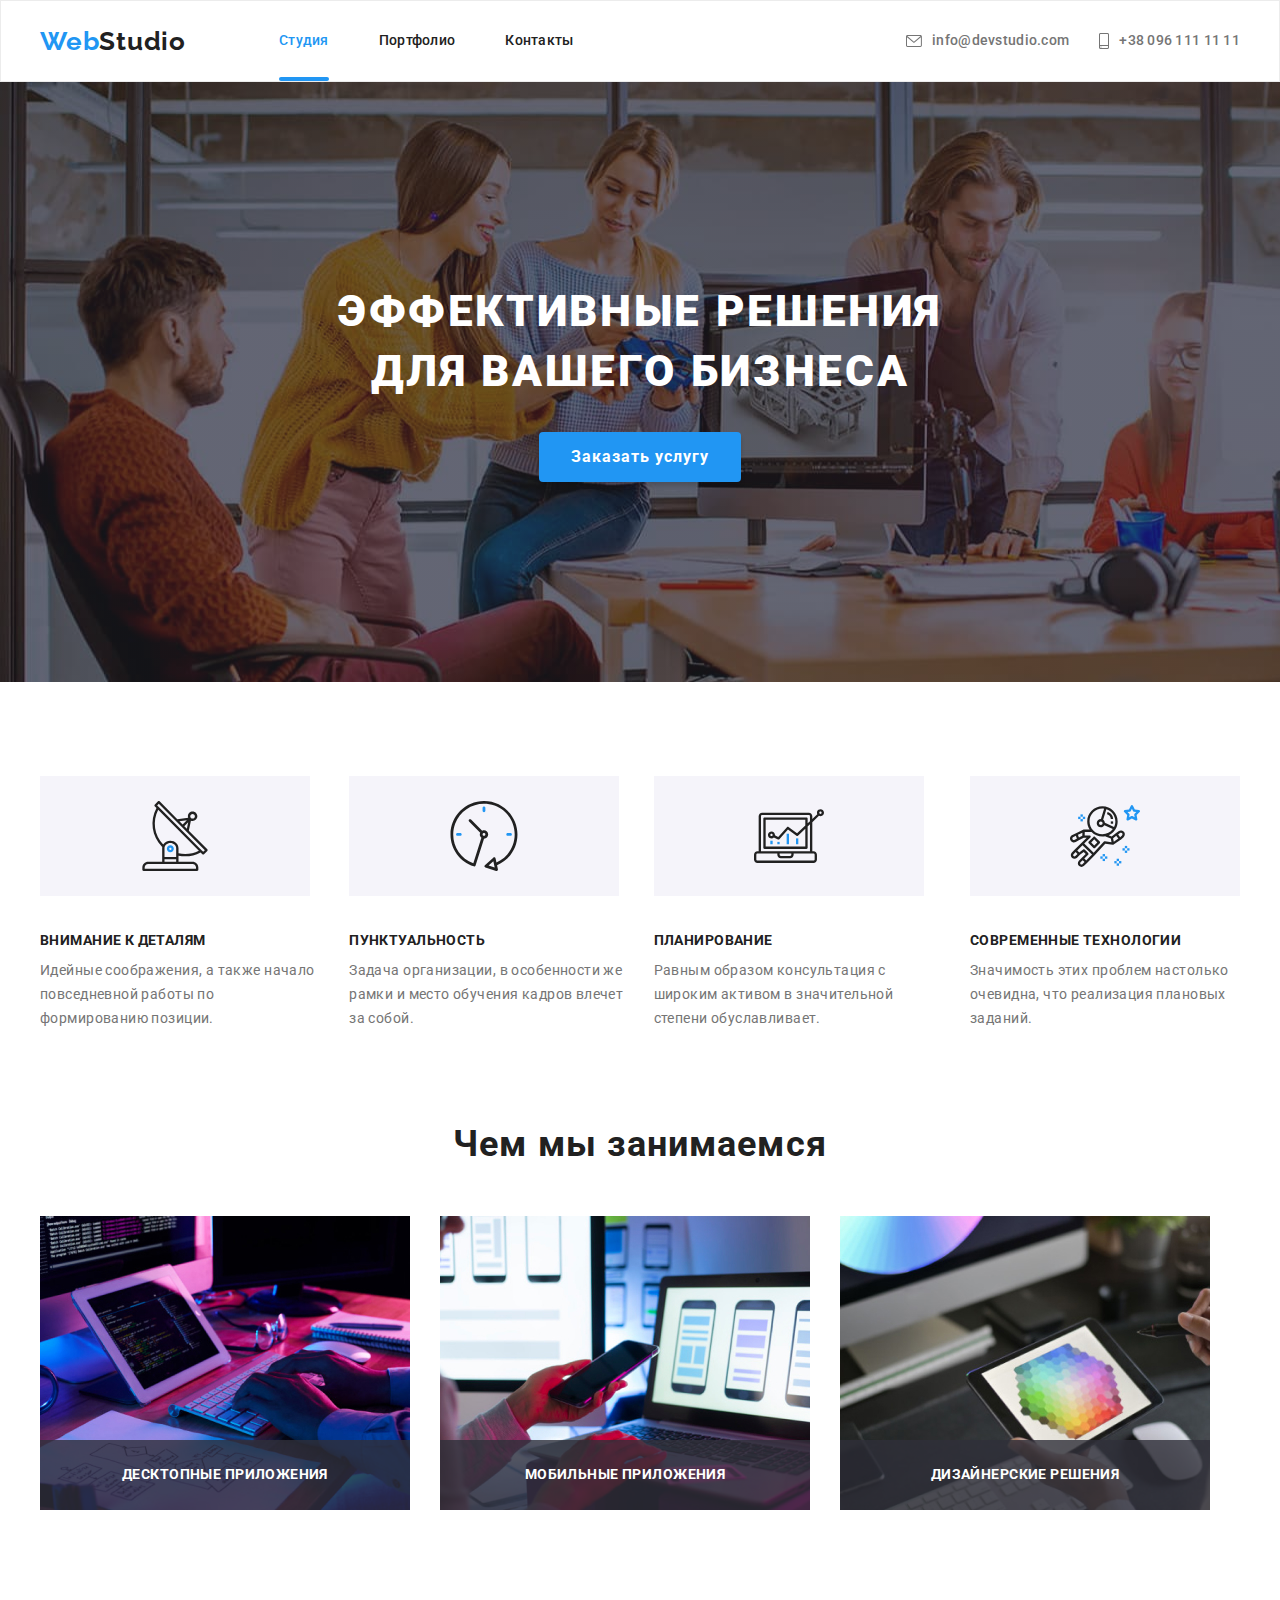
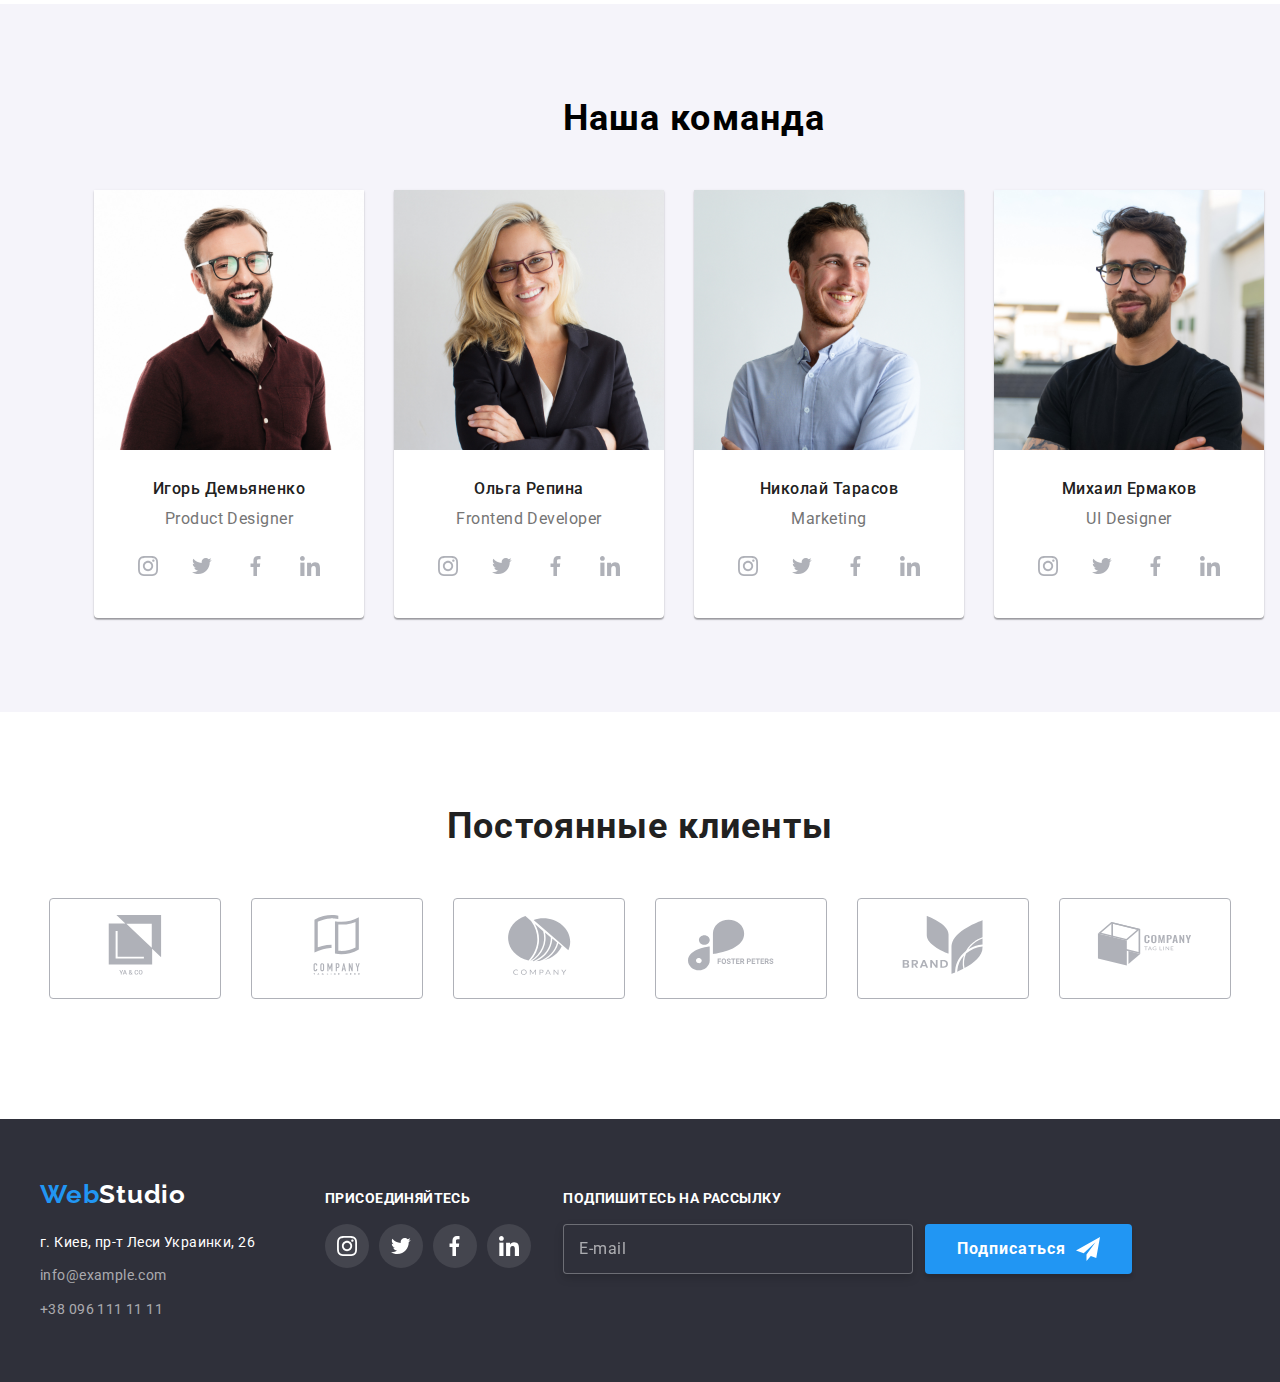
==== commit b1e7a76e: "bug fix" ====
--- a/index.html
+++ b/index.html
@@ -35,7 +35,7 @@
           <ul class="list-contacts">
             <li class="list-contacts__item">
               <a href="mailto:info@devstudio.com" class="list-contacts__link">
-                <svg class="list-contacts__icon">
+                <svg class="list-contacts__icon-email">
                   <use href="./images/icons/symbol-defs.svg#icon-envelope"></use>
                 </svg>
                 info@devstudio.com</a
@@ -43,7 +43,7 @@
             </li>
             <li class="list-contacts__item">
               <a href="tel:+380961111111" class="list-contacts__link">
-                <svg class="list-contacts__icon">
+                <svg class="list-contacts__icon-phone">
                   <use href="./images/icons/symbol-defs.svg#icon-smartphone"></use>
                 </svg>
                 +38 096 111 11 11</a
@@ -234,61 +234,61 @@
         <section class="clients">
           <h2 class="clients-title">Постоянные клиенты</h2>
           <ul class="clients-list">
-            <li class="clients-item">
-              <a href="">
-                <svg class="clients-item__icon">
-                  <use
-                    class="clients-item__icon-color"
+            <li class="clients-list__item">
+              <a href="">
+                <svg class="clients-list__icon">
+                  <use
+                    class="clients-list__icon-color"
                     href="./images/icons/symbol-defs.svg#icon-union"
                   ></use>
                 </svg>
               </a>
             </li>
-            <li class="clients-item">
-              <a href="">
-                <svg class="clients-item__icon">
-                  <use
-                    class="clients-item__icon-color"
+            <li class="clients-list__item">
+              <a href="">
+                <svg class="clients-list__icon">
+                  <use
+                    class="clients-list__icon-color"
                     href="./images/icons/symbol-defs.svg#icon-group1"
                   ></use>
                 </svg>
               </a>
             </li>
-            <li class="clients-item">
-              <a href="">
-                <svg class="clients-item__icon">
-                  <use
-                    class="clients-item__icon-color"
+            <li class="clients-list__item">
+              <a href="">
+                <svg class="clients-list__icon">
+                  <use
+                    class="clients-list__icon-color"
                     href="./images/icons/symbol-defs.svg#icon-group3"
                   ></use>
                 </svg>
               </a>
             </li>
-            <li class="clients-item">
-              <a href="">
-                <svg class="clients-item__icon">
-                  <use
-                    class="clients-item__icon-color"
+            <li class="clients-list__item">
+              <a href="">
+                <svg class="clients-list__icon">
+                  <use
+                    class="clients-list__icon-color"
                     href="./images/icons/symbol-defs.svg#icon-group4"
                   ></use>
                 </svg>
               </a>
             </li>
-            <li class="clients-item">
-              <a href="">
-                <svg class="clients-item__icon">
-                  <use
-                    class="clients-item__icon-color"
+            <li class="clients-list__item">
+              <a href="">
+                <svg class="clients-list__icon">
+                  <use
+                    class="clients-list__icon-color"
                     href="./images/icons/symbol-defs.svg#icon-group5"
                   ></use>
                 </svg>
               </a>
             </li>
-            <li class="clients-item">
-              <a href="">
-                <svg class="clients-item__icon">
-                  <use
-                    class="clients-item__icon-color"
+            <li class="clients-list__item">
+              <a href="">
+                <svg class="clients-list__icon">
+                  <use
+                    class="clients-list__icon-color"
                     href="./images/icons/symbol-defs.svg#icon-logo6"
                   ></use>
                 </svg>
@@ -328,28 +328,28 @@
           <p class="title-subscribe">Присоединяйтесь</p>
           <ul class="social-media">
             <li class="social-media__item">
-              <a href="https://www.instagram.com/">
+              <a class="social-media__link" href="https://www.instagram.com/">
                 <svg class="social-media__icon">
                   <use href="./images/icons/symbol-defs.svg#icon-instagram-2"></use>
                 </svg>
               </a>
             </li>
             <li class="social-media__item">
-              <a href="https://twitter.com/">
+              <a class="social-media__link" href="https://twitter.com/">
                 <svg class="social-media__icon">
                   <use href="./images/icons/symbol-defs.svg#icon-group"></use>
                 </svg>
               </a>
             </li>
             <li class="social-media__item">
-              <a href="https://www.facebook.com/">
+              <a class="social-media__link" href="https://www.facebook.com/">
                 <svg class="social-media__icon">
                   <use href="./images/icons/symbol-defs.svg#icon-vector"></use>
                 </svg>
               </a>
             </li>
             <li class="social-media__item">
-              <a href="https://www.linkedin.com/">
+              <a class="social-media__link" href="https://www.linkedin.com/">
                 <svg class="social-media__icon">
                   <use href="./images/icons/symbol-defs.svg#icon-linkedin-1"></use>
                 </svg>
@@ -392,7 +392,7 @@
             <label class="form-modal__field-name" for="name">Имя</label>
             <input class="form-modal__input-field" type="text" id="name" />
             <span class="form-modal__item">
-              <svg class="form-modal__icon">
+              <svg class="form-modal__icon-name">
                 <use href="./images/icons/symbol-defs.svg#icon-person"></use>
               </svg>
             </span>
@@ -401,7 +401,7 @@
             <label class="form-modal__field-name" for="tel">Телефон</label>
             <input class="form-modal__input-field" type="tel" id="tel" />
             <span class="form-modal__item">
-              <svg class="form-modal__icon">
+              <svg class="form-modal__icon-phone">
                 <use href="./images/icons/symbol-defs.svg#icon-phone"></use>
               </svg>
             </span>
@@ -410,7 +410,7 @@
             <label class="form-modal__field-name" for="form-email">Почта</label>
             <input class="form-modal__input-field" type="email" id="form-email" />
             <span class="form-modal__item">
-              <svg class="form-modal__icon">
+              <svg class="form-modal__icon-email">
                 <use href="./images/icons/symbol-defs.svg#icon-email"></use>
               </svg>
             </span>
@@ -435,8 +435,8 @@
               <span class="form-modal__agree-policy-name"> </span>
               Соглашаюсь с рассылкой и принимаю
               <span>
-                <a class="form-modal__agree-policy-link" href="https://www.pornhub.com"
-                  >Условия договора</a
+                <a class="form-modal__agree-policy-link" href="https://www.pornhub.com">
+                  Условия договора</a
                 >
               </span>
             </label>
--- a/css/main.css
+++ b/css/main.css
@@ -128,6 +128,10 @@
   width: 1200px;
 }
 
+.page-header {
+  border: 1px solid #ececec;
+}
+
 .site-nav {
   display: flex;
   align-items: center;
@@ -215,9 +219,11 @@
   margin-left: auto;
 }
 .list-contacts__item:not(:last-child) {
-  margin-right: 50px;
+  margin-right: 30px;
 }
 .list-contacts__link {
+  display: flex;
+  align-items: center;
   color: #757575;
   font-family: "Roboto";
   font-weight: 500;
@@ -229,11 +235,15 @@
 .list-contacts__link:hover, .list-contacts__link:focus {
   color: #2196f3;
 }
-.list-contacts__icon {
+.list-contacts__icon-email {
   width: 16px;
   height: 12px;
   margin-right: 10px;
-  align-items: center;
+}
+.list-contacts__icon-phone {
+  width: 10px;
+  height: 16px;
+  margin-right: 10px;
 }
 
 .list-contacts .list-contacts__item > .list-contacts__icon:hover,
@@ -245,7 +255,7 @@
   width: 100%;
   padding: 200px 0px;
   background: #2f303a;
-  background-image: linear-gradient(to right, rgba(47, 48, 58, 0.4), rgba(47, 48, 58, 0.4)), url(/images/bg-hero.jpg);
+  background-image: linear-gradient(to right, rgba(47, 48, 58, 0.4), rgba(47, 48, 58, 0.4)), url(../images/bg-hero.jpg);
   text-align: center;
 }
 .hero-section__title {
@@ -333,19 +343,19 @@
 }
 
 .advantage-items.advantage-items__icon-satellite::before {
-  background-image: url(/images/icons/icon-satellite.svg);
+  background-image: url(../images/icons/icon-satellite.svg);
 }
 
 .advantage-items.advantage-items__icon-watch::before {
-  background-image: url(/images/icons/icon-watch.svg);
+  background-image: url(../images/icons/icon-watch.svg);
 }
 
 .advantage-items.advantage-items__icon-graffic::before {
-  background-image: url(/images/icons/icon-graffic.svg);
+  background-image: url(../images/icons/icon-graffic.svg);
 }
 
 .advantage-items.advantage-items__icon-astronaut::before {
-  background-image: url(/images/icons/icon-astronaut.svg);
+  background-image: url(../images/icons/icon-astronaut.svg);
 }
 
 .work-section {
@@ -481,30 +491,29 @@
   justify-content: center;
   padding-bottom: 120px;
 }
-
-.clients-item {
+.clients-list__icon-color {
+  transition: fill 250ms cubic-bezier(0.4, 0, 0.2, 1);
+  fill: #afb1b8;
+}
+.clients-list__item {
   padding: 16px 32px;
   border: 1px solid #afb1b8;
   border-radius: 4px;
   transition: border 250ms cubic-bezier(0.4, 0, 0.2, 1);
   cursor: pointer;
 }
-.clients-item:hover, .clients-item:focus {
+.clients-list__item:hover, .clients-list__item:focus {
   border: 1px solid #2196f3;
 }
-.clients-item:not(:last-child) {
+.clients-list__item:not(:last-child) {
   margin-right: 30px;
 }
-.clients-item__icon {
+.clients-list__icon {
   width: 106px;
   height: 60px;
 }
-.clients-item__icon-color {
-  transition: fill 250ms cubic-bezier(0.4, 0, 0.2, 1);
-  fill: #afb1b8;
-}
-
-.clients-item:hover .clients-item__icon-color {
+
+.clients-list__item:hover .clients-list__icon-color {
   fill: #2196f3;
 }
 
@@ -581,7 +590,10 @@
 .social-media {
   display: flex;
 }
-.social-media__item {
+.social-media__item:not(:last-child) {
+  margin-right: 10px;
+}
+.social-media__link {
   display: flex;
   align-items: center;
   justify-content: center;
@@ -591,10 +603,7 @@
   background-color: rgba(255, 255, 255, 0.1);
   transition: background-color 250ms cubic-bezier(0.4, 0, 0.2, 1);
 }
-.social-media__item:not(:last-child) {
-  margin-right: 10px;
-}
-.social-media__item:hover, .social-media__item:focus {
+.social-media__link:hover, .social-media__link:focus {
   background-color: #2196f3;
 }
 .social-media__icon {
@@ -744,9 +753,17 @@
   height: 11px;
   fill: #000;
 }
-.form-modal__icon {
+.form-modal__icon-name {
+  width: 12px;
+  height: 12px;
+}
+.form-modal__icon-phone {
+  width: 13px;
+  height: 13px;
+}
+.form-modal__icon-email {
   width: 15px;
-  height: 15px;
+  height: 12px;
 }
 .form-modal__group {
   position: relative;
@@ -755,14 +772,15 @@
   margin-bottom: 10px;
 }
 .form-modal__field-name:not(:last-child) {
-  margin-bottom: 5px;
+  margin-bottom: 4px;
 }
 .form-modal__agree-policy-link {
   color: #2196f3;
   text-decoration: underline;
+  margin-left: 5px;
 }
 .form-modal__agree-policy {
-  display: inline-block;
+  display: flex;
   margin-top: 10px;
   font-family: "Roboto";
   font-weight: 400;
@@ -770,6 +788,7 @@
   line-height: 1.71;
   letter-spacing: 0.03em;
   color: #757575;
+  align-items: center;
 }
 .form-modal__agree-policy-checkbox {
   -webkit-appearance: none;
@@ -778,15 +797,16 @@
 }
 .form-modal__agree-policy-name {
   display: inline-block;
-  width: 15px;
+  width: 16px;
   height: 15px;
   border: 2px solid #212121;
   border-radius: 2px;
+  margin-right: 8px;
 }
 .form-modal__agree-policy-checkbox:checked + .form-modal__agree-policy-name {
   transition: background-color 250ms cubic-bezier(0.4, 0, 0.2, 1);
   background-color: #2196f3;
-  background-image: url("/images/icons/icon-checkbox.svg");
+  background-image: url("../images/icons/icon-checkbox.svg");
   background-size: contain;
   background-origin: border-box;
   border-radius: 2px;
@@ -806,7 +826,7 @@
   display: inline-block;
   position: absolute;
   left: 20px;
-  top: 50%;
+  top: 47%;
   transform: translate(-50%);
 }
 .form-modal__input-field {
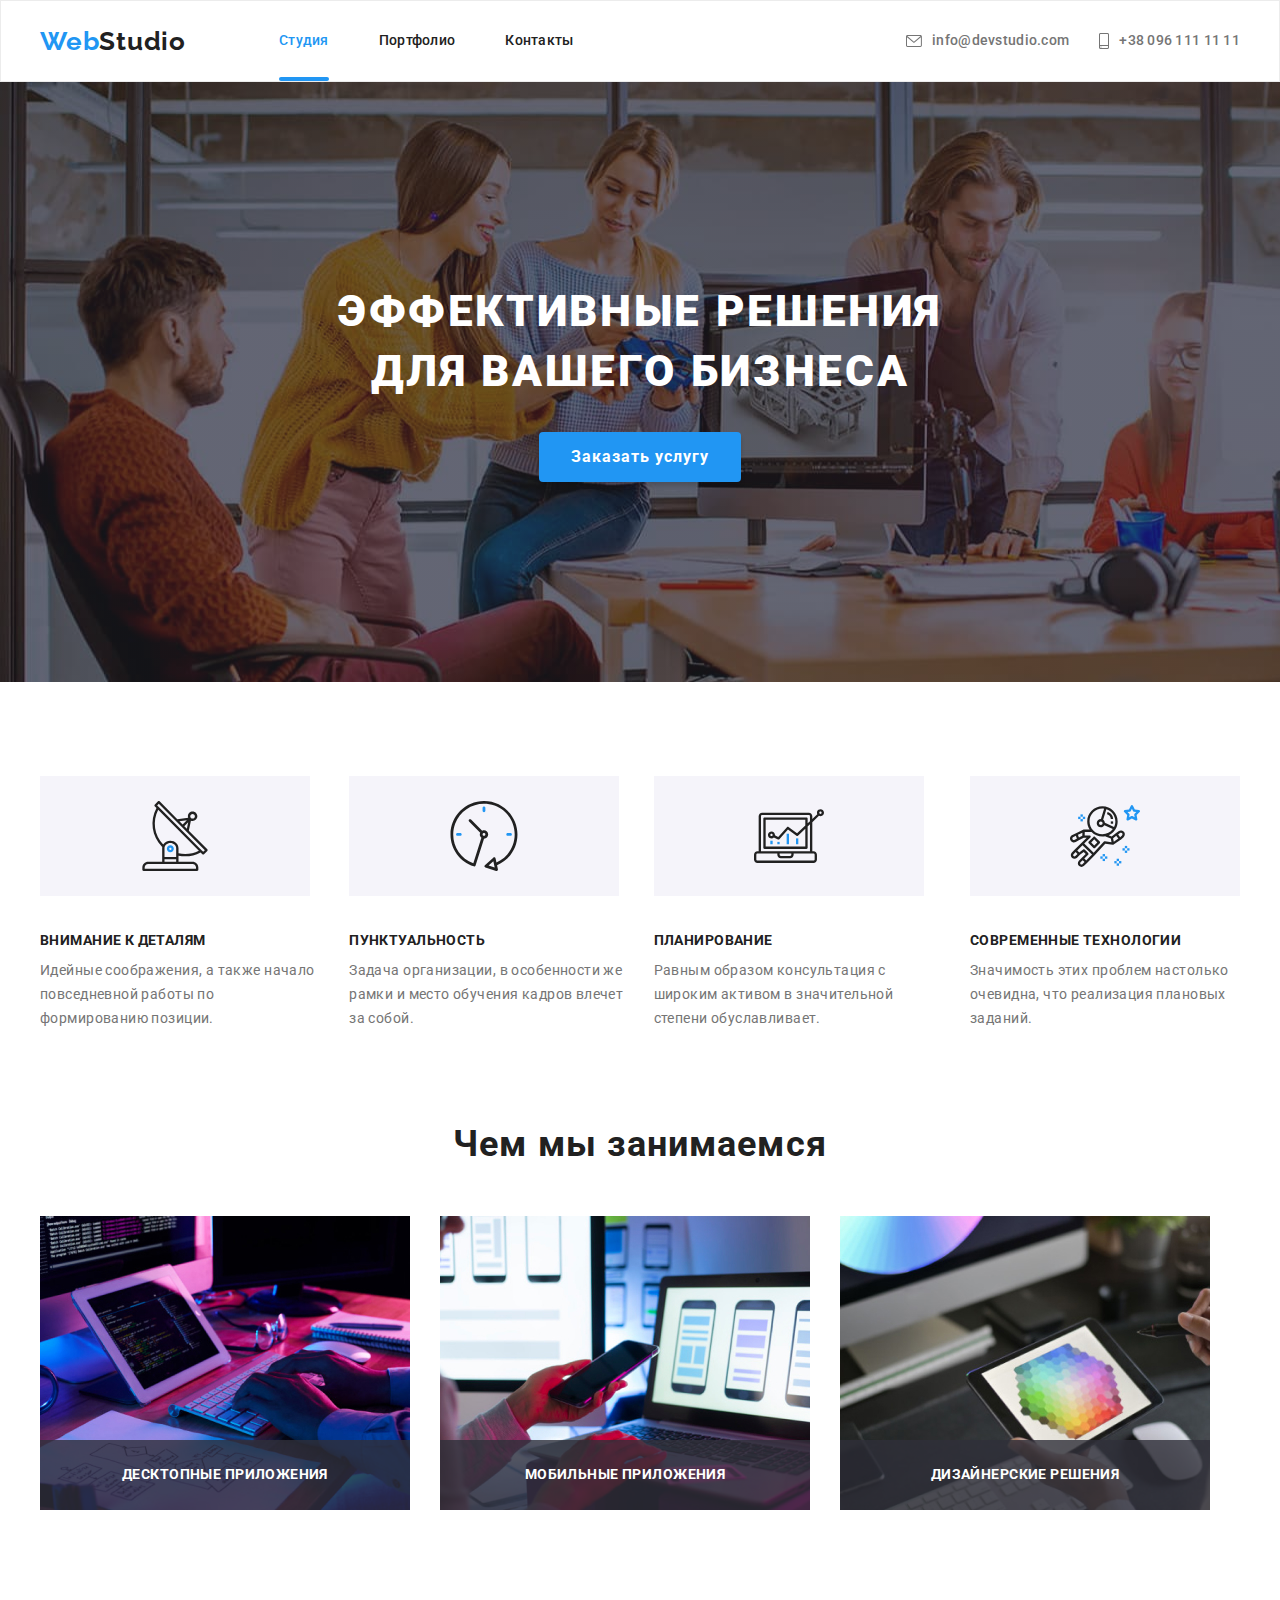
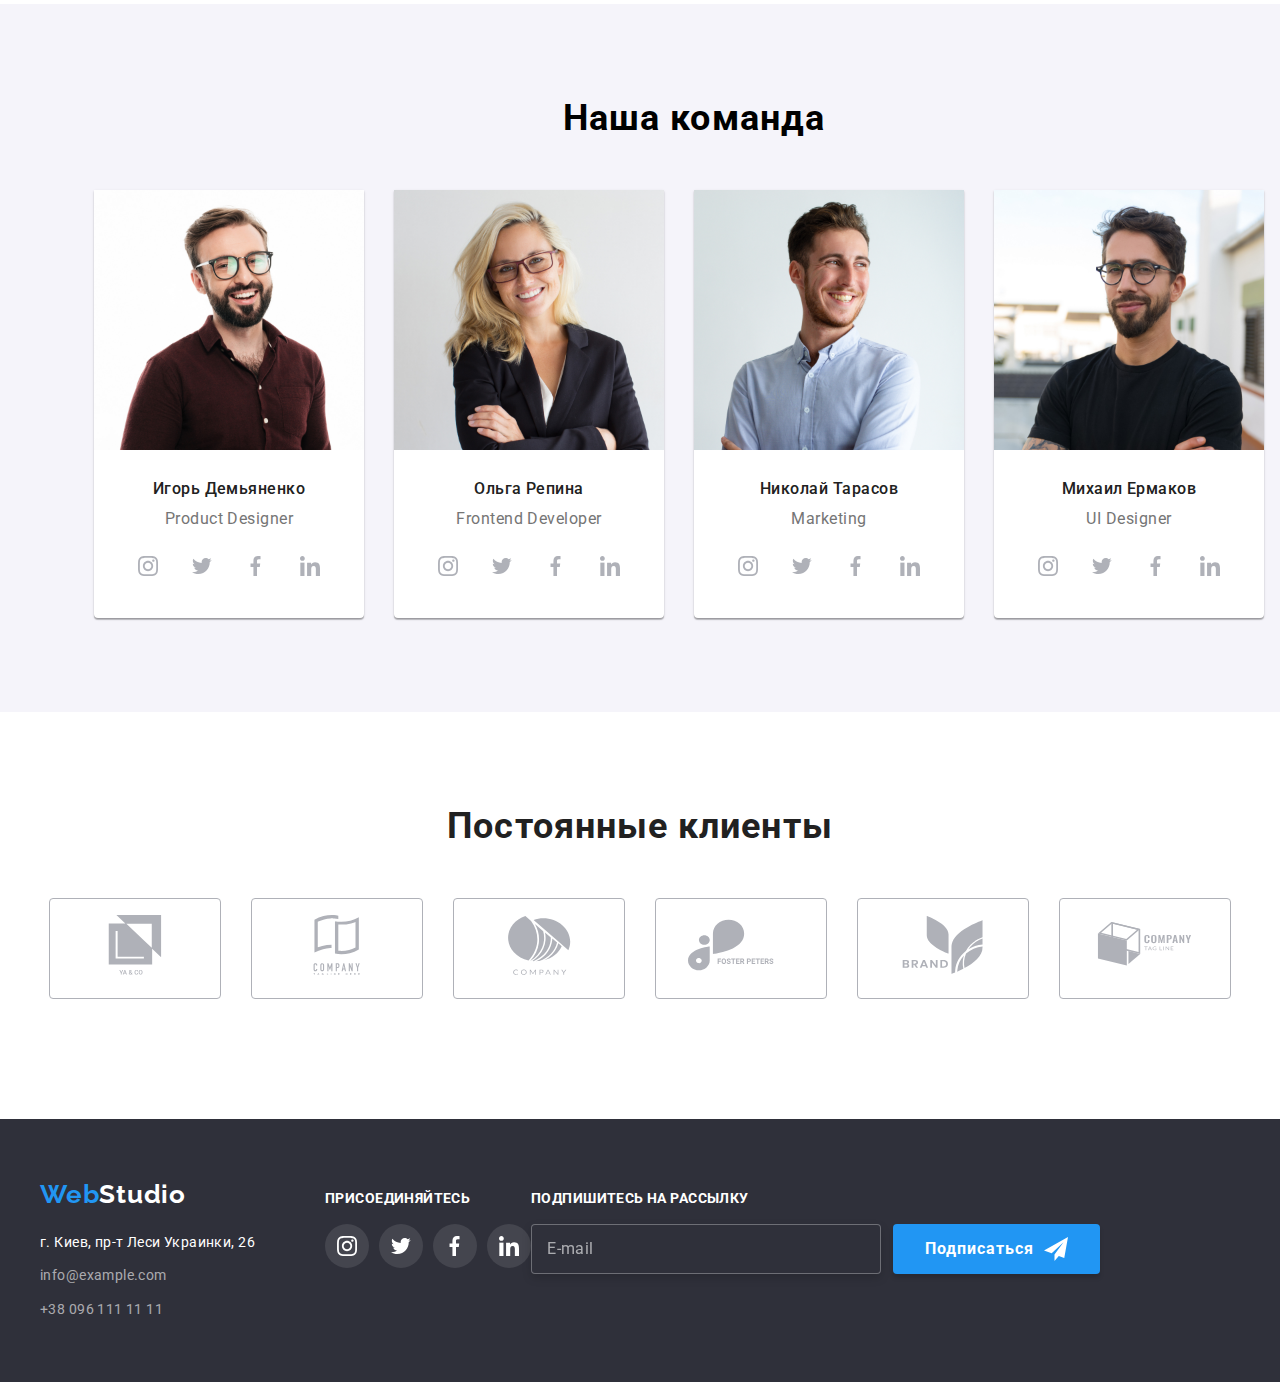
==== commit 434e8c72: "add" ====
--- a/index.html
+++ b/index.html
@@ -420,7 +420,6 @@
             <textarea
               class="form-modal__input-field feed-back"
               name="feedback"
-              rows="8"
               placeholder="Введите текст"
             ></textarea>
           </div>
--- a/css/main.css
+++ b/css/main.css
@@ -31,7 +31,8 @@
 figcaption,
 blockquote,
 dl,
-dd {
+dd,
+input {
   margin: 0;
   list-style-type: none;
   padding: 0;
@@ -583,15 +584,15 @@
   text-transform: uppercase;
   color: #ffffff;
 }
-.title-subscribe:not(:last-child) {
-  margin-right: 93px;
-}
 
 .social-media {
   display: flex;
 }
 .social-media__item:not(:last-child) {
   margin-right: 10px;
+}
+.social-media__group {
+  margin-right: 93px;
 }
 .social-media__link {
   display: flex;
@@ -754,16 +755,16 @@
   fill: #000;
 }
 .form-modal__icon-name {
-  width: 12px;
-  height: 12px;
+  width: 18px;
+  height: 18px;
 }
 .form-modal__icon-phone {
-  width: 13px;
-  height: 13px;
+  width: 18px;
+  height: 18px;
 }
 .form-modal__icon-email {
-  width: 15px;
-  height: 12px;
+  width: 18px;
+  height: 18px;
 }
 .form-modal__group {
   position: relative;
@@ -828,6 +829,7 @@
   left: 20px;
   top: 47%;
   transform: translate(-50%);
+  height: 18px;
 }
 .form-modal__input-field {
   font-family: "Roboto";
@@ -839,6 +841,8 @@
   border-radius: 4px;
   resize: none;
   width: 100%;
+  padding-top: 7px;
+  padding-bottom: 7px;
 }
 .form-modal__input-field::-moz-placeholder {
   font-family: "Roboto";
@@ -893,4 +897,5 @@
 
 .feed-back {
   padding: 12px 16px;
+  height: 120px;
 }/*# sourceMappingURL=main.css.map */